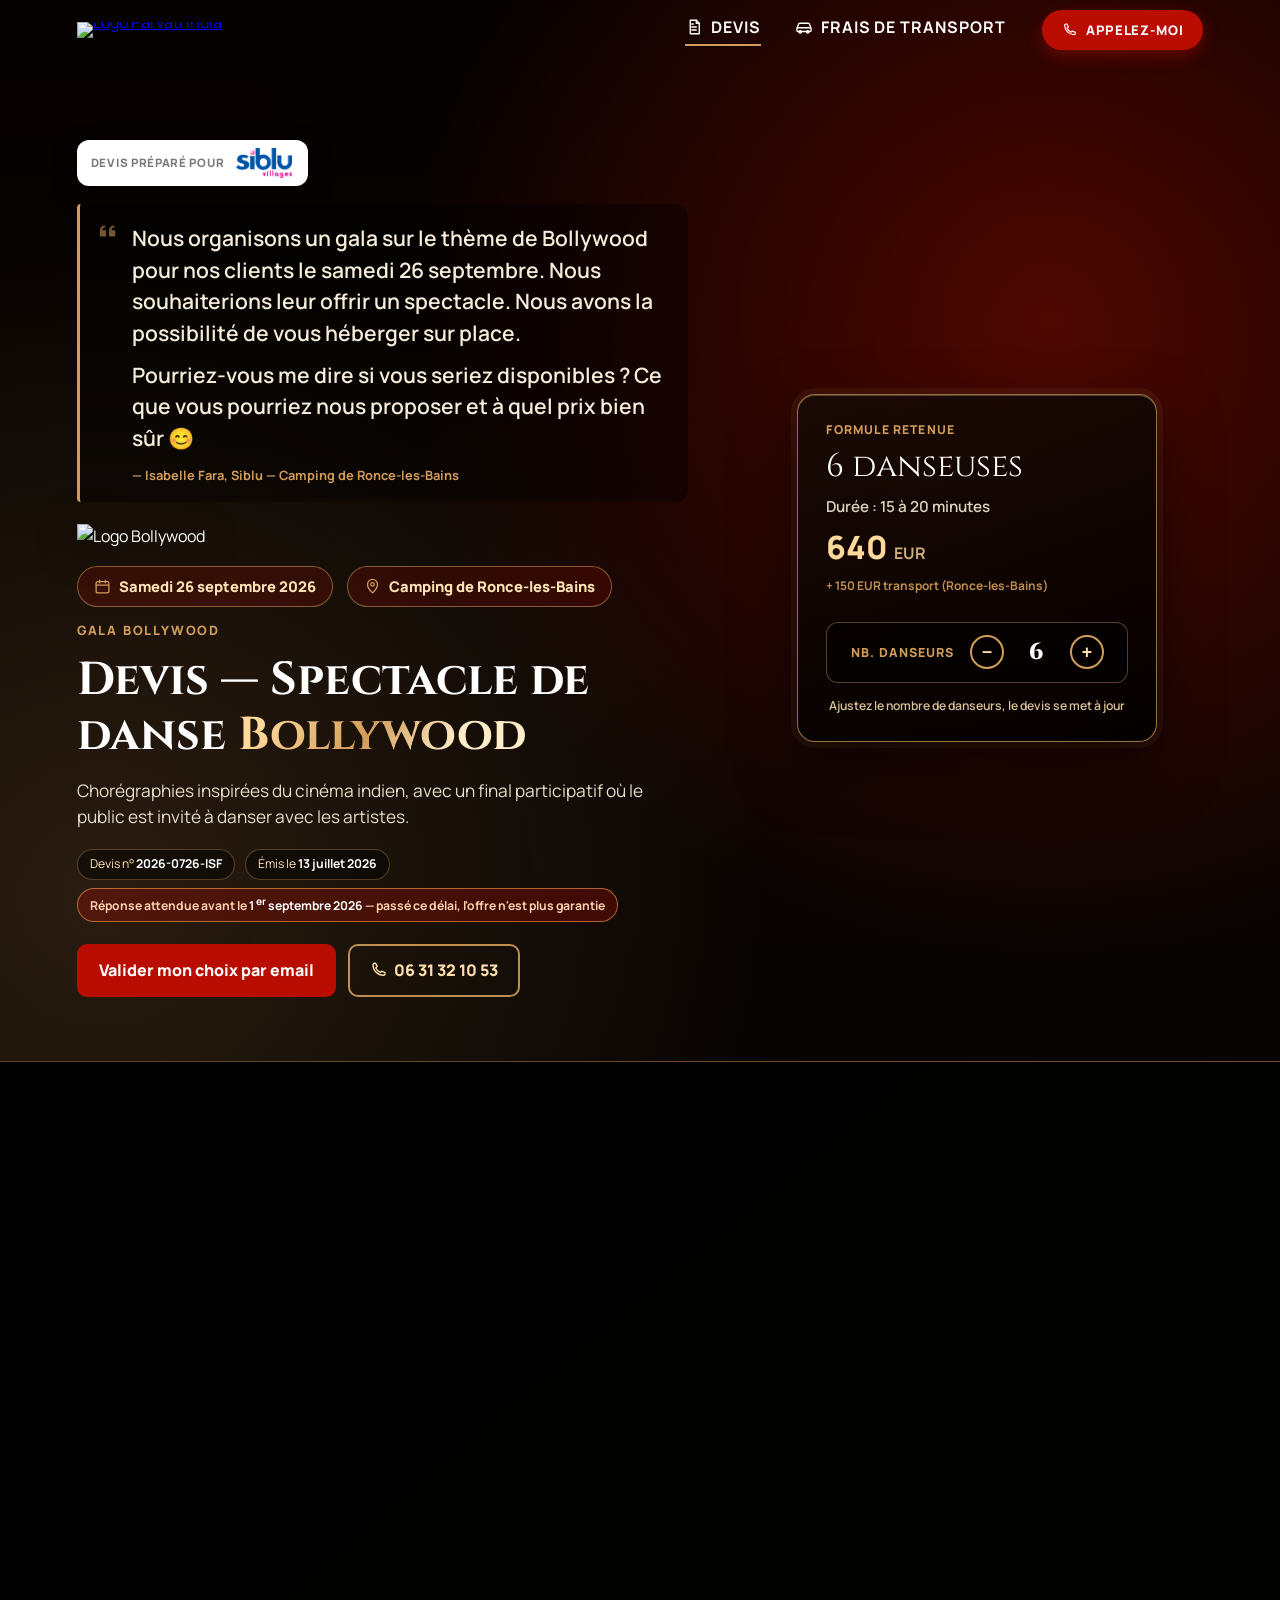
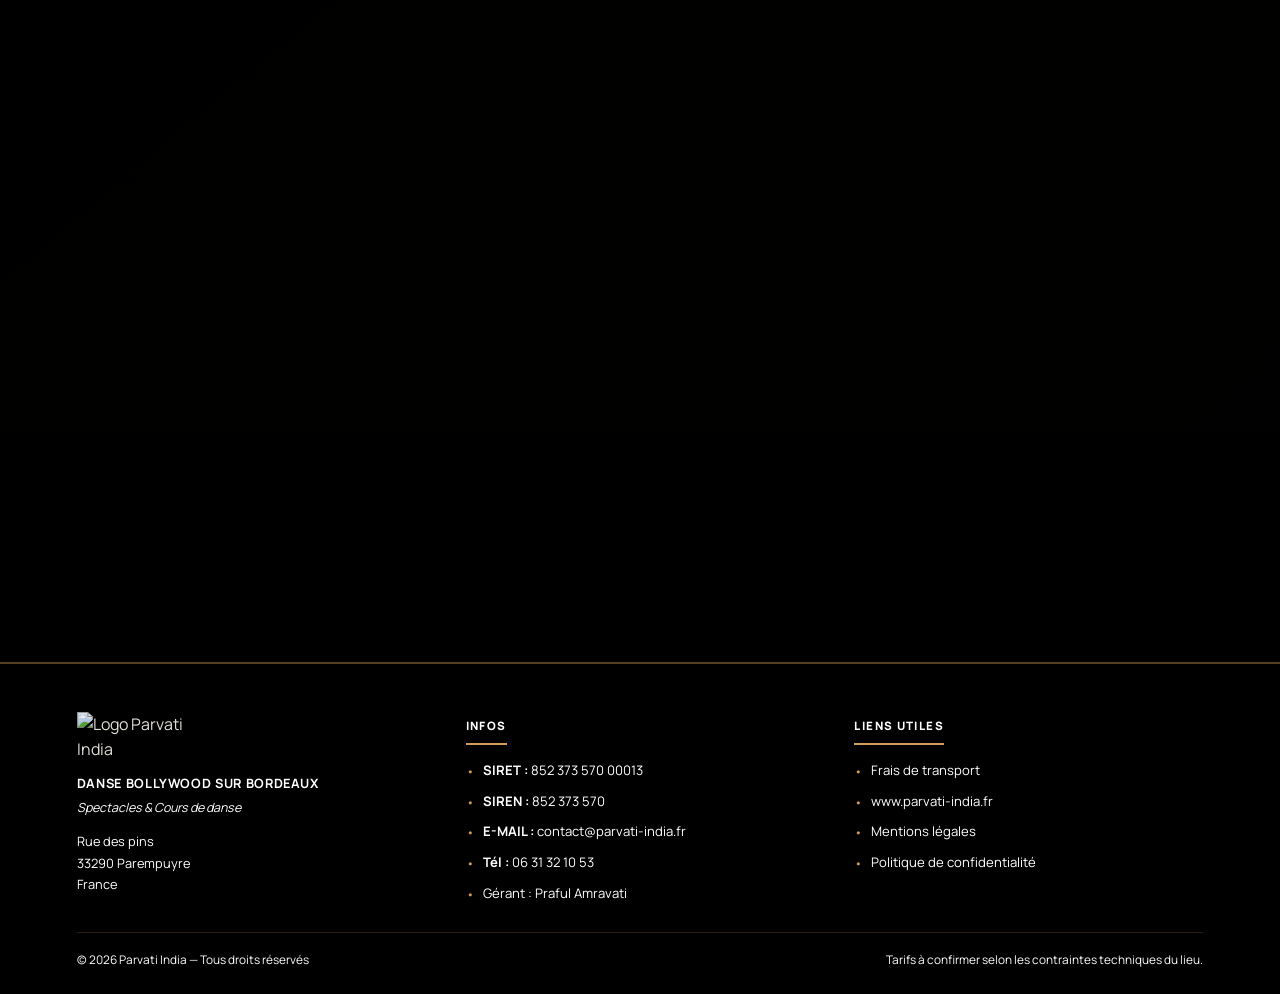
==== index.html @ bde891b2 "Met en avant la demande initiale du client, en citation sous le logo Co-Authored-By: Claude Sonnet 5" ====
<!DOCTYPE html>
<html lang="fr">
<head>
<meta charset="UTF-8">
<meta name="viewport" content="width=device-width, initial-scale=1.0">
<meta name="format-detection" content="telephone=no, address=no, email=no, date=no">
<title>Devis Gala Bollywood - Camping Ronce-les-Bains - 26 septembre 2026</title>
<link rel="preconnect" href="https://fonts.googleapis.com">
<link rel="preconnect" href="https://fonts.gstatic.com" crossorigin>
<link rel="preconnect" href="https://parvati-india.fr">
<link rel="preload" as="image" href="https://parvati-india.fr/wp-content/uploads/2023/10/Devotional-Background-For-god-worship-Animation-video.00_00_09_20.Still001.jpg" fetchpriority="high">
<link rel="preload" as="image" href="https://parvati-india.fr/wp-content/uploads/2023/10/LOGO-PARVATI-INDIA-2.png" fetchpriority="high">
<link rel="preload" as="image" href="https://parvati-india.fr/wp-content/uploads/2026/01/LOGO-BOLLYWOOD.png" fetchpriority="high">
<link href="https://fonts.googleapis.com/css2?family=Cinzel:wght@600;700;800&family=Manrope:wght@400;500;600;700;800&display=swap" rel="stylesheet">
<link rel="stylesheet" href="styles.css">
</head>
<body>
<header class="site-header">
    <a class="site-header-logo" href="index.html">
        <img src="https://parvati-india.fr/wp-content/uploads/2023/10/LOGO-PARVATI-INDIA-2.png" alt="Logo Parvati India">
    </a>
    <button type="button" class="burger-btn" id="burgerBtn" aria-label="Ouvrir le menu" aria-expanded="false" aria-controls="siteHeaderRight">
        <svg class="icon-burger" viewBox="0 0 24 24" fill="none" stroke="currentColor" stroke-width="2" stroke-linecap="round"><line x1="3" y1="6" x2="21" y2="6"/><line x1="3" y1="12" x2="21" y2="12"/><line x1="3" y1="18" x2="21" y2="18"/></svg>
        <svg class="icon-close" viewBox="0 0 24 24" fill="none" stroke="currentColor" stroke-width="2" stroke-linecap="round"><line x1="5" y1="5" x2="19" y2="19"/><line x1="19" y1="5" x2="5" y2="19"/></svg>
    </button>
    <div class="site-header-right" id="siteHeaderRight">
        <nav class="site-nav">
            <a class="site-nav-link active" href="index.html">
                <svg viewBox="0 0 24 24" fill="none" stroke="currentColor" stroke-width="1.8" stroke-linecap="round" stroke-linejoin="round"><path d="M7 3h8l4 4v14H7z"/><path d="M15 3v4h4"/><path d="M9 12h6M9 16h6M9 8h2"/></svg>
                Devis
            </a>
            <a class="site-nav-link" href="transport.html">
                <svg viewBox="0 0 24 24" fill="none" stroke="currentColor" stroke-width="1.8" stroke-linecap="round" stroke-linejoin="round"><path d="M3 13l1.5-4.5A2 2 0 0 1 6.4 7h11.2a2 2 0 0 1 1.9 1.5L21 13"/><rect x="2.5" y="13" width="19" height="5" rx="1.5"/><circle cx="7" cy="18.5" r="1.5"/><circle cx="17" cy="18.5" r="1.5"/></svg>
                Frais de transport
            </a>
        </nav>
        <a class="btn-call" href="tel:0631321053">
            <svg viewBox="0 0 24 24" fill="none" stroke="currentColor" stroke-width="1.8" stroke-linecap="round" stroke-linejoin="round"><path d="M4 5c0-1.1 0.9-2 2-2h1.5l2 4.5-1.8 1.8a12.5 12.5 0 0 0 6 6l1.8-1.8 4.5 2V17c0 1.1-0.9 2-2 2C10.3 19 4 12.7 4 5z"/></svg>
            Appelez-moi
        </a>
    </div>
</header>

<main class="page">
    <header class="hero hero-devis">
        <div class="hero-grid">
            <div class="hero-intro">
                <div class="client-badge">
                    <span class="client-badge-label">Devis pr&eacute;par&eacute; pour</span>
                    <img class="client-badge-logo" src="Logo%20Siblu.png" alt="Logo Siblu Villages">
                </div>
                <blockquote class="client-request">
                    <svg class="client-request-quote" viewBox="0 0 24 24" fill="currentColor"><path d="M7.17 6A5.17 5.17 0 0 0 2 11.17V18h6.83v-6.83H4.83c0-1.75 1.42-3.17 3.17-3.17V6Zm10 0A5.17 5.17 0 0 0 12 11.17V18h6.83v-6.83H14.83c0-1.75 1.42-3.17 3.17-3.17V6Z"/></svg>
                    <p>Nous organisons un gala sur le th&egrave;me de Bollywood pour nos clients le samedi 26 septembre. Nous souhaiterions leur offrir un spectacle. Nous avons la possibilit&eacute; de vous h&eacute;berger sur place.</p>
                    <p>Pourriez-vous me dire si vous seriez disponibles&nbsp;? Ce que vous pourriez nous proposer et &agrave; quel prix bien s&ucirc;r &#128522;</p>
                    <footer>&mdash; Isabelle Fara, Siblu &mdash; Camping de Ronce-les-Bains</footer>
                </blockquote>
                <img class="hero-bollywood" src="https://parvati-india.fr/wp-content/uploads/2026/01/LOGO-BOLLYWOOD.png" alt="Logo Bollywood">
                <div class="event-highlight">
                    <span class="event-highlight-item">
                        <svg viewBox="0 0 24 24" fill="none" stroke="currentColor" stroke-width="1.8" stroke-linecap="round" stroke-linejoin="round"><rect x="3" y="5" width="18" height="16" rx="2"/><path d="M16 3v4M8 3v4M3 10h18"/></svg>
                        Samedi 26 septembre 2026
                    </span>
                    <span class="event-highlight-item">
                        <svg viewBox="0 0 24 24" fill="none" stroke="currentColor" stroke-width="1.8" stroke-linecap="round" stroke-linejoin="round"><path d="M12 21s7-6.6 7-12a7 7 0 0 0-14 0c0 5.4 7 12 7 12Z"/><circle cx="12" cy="9" r="2.5"/></svg>
                        Camping de Ronce-les-Bains
                    </span>
                </div>
                <p class="hero-eyebrow">Gala Bollywood</p>
                <h1>Devis &mdash; Spectacle de danse <span class="gold-text">Bollywood</span></h1>
                <p class="hero-lead">Chor&eacute;graphies inspir&eacute;es du cin&eacute;ma indien, avec un final participatif o&ugrave; le public est invit&eacute; &agrave; danser avec les artistes.</p>
                <div class="hero-meta">
                    <span>Devis n&deg; <strong>2026-0726-ISF</strong></span>
                    <span>&Eacute;mis le <strong>13 juillet 2026</strong></span>
                    <span class="hero-meta-deadline">R&eacute;ponse attendue avant le <strong>1&nbsp;<sup>er</sup>&nbsp;septembre 2026</strong> &mdash; pass&eacute; ce d&eacute;lai, l'offre n'est plus garantie</span>
                </div>
                <div class="cta-row">
                    <a class="btn btn-primary" id="emailBtn" href="mailto:contact@parvati-india.fr">Valider mon choix par email</a>
                    <a class="btn btn-secondary" href="tel:0631321053">
                        <svg viewBox="0 0 24 24" fill="none" stroke="currentColor" stroke-width="1.8" stroke-linecap="round" stroke-linejoin="round" width="18" height="18" style="vertical-align:-3px;margin-right:6px"><path d="M4 5c0-1.1 0.9-2 2-2h1.5l2 4.5-1.8 1.8a12.5 12.5 0 0 0 6 6l1.8-1.8 4.5 2V17c0 1.1-0.9 2-2 2C10.3 19 4 12.7 4 5z"/></svg>06 31 32 10 53
                    </a>
                </div>
            </div>

            <div class="formula-grid" aria-label="Formule retenue">
                <article class="formula-card">
                    <div class="formula-label">Formule retenue</div>
                    <div class="formula-artists"><span id="formulaDancerCount">6</span> danseuses</div>
                    <div class="formula-detail">Dur&eacute;e : 15 &agrave; 20 minutes</div>
                    <div class="formula-price"><span id="formulaPrice">640</span> <span class="formula-currency">EUR</span></div>
                    <div class="formula-transport">+ 150 EUR transport (Ronce-les-Bains)</div>
                    <div class="dancer-selector">
                        <span class="dancer-selector-label">Nb. danseurs</span>
                        <button type="button" class="dancer-step-btn" id="dancerMinus" aria-label="Moins de danseurs">&minus;</button>
                        <span class="dancer-count-value" id="dancerCount">6</span>
                        <button type="button" class="dancer-step-btn" id="dancerPlus" aria-label="Plus de danseurs">+</button>
                    </div>
                    <div class="formula-hint">Ajustez le nombre de danseurs, le devis se met &agrave; jour</div>
                </article>
            </div>
        </div>
    </header>

    <section class="section" id="parties" aria-label="Prestataire et client">
        <div class="parties">
            <div class="party">
                <div class="party-label">Prestataire</div>
                <strong>Parvati India</strong>
                <p>Praful Amravati, G&eacute;rant</p>
                <p>Rue des pins, 33290 Parempuyre, France</p>
                <p>SIRET : 852 373 570 00013</p>
                <p>contact@parvati-india.fr</p>
            </div>
            <div class="party">
                <div class="party-label">Client</div>
                <img class="party-logo" src="Logo%20Siblu.png" alt="Logo Siblu Villages">
                <strong>Isabelle Fara</strong>
                <p>Siblu &mdash; Camping de Ronce-les-Bains</p>
                <p>Ronce-les-Bains, Charente-Maritime</p>
                <p>Isabelle.Fara@siblu.fr</p>
            </div>
        </div>
    </section>

    <section class="section" id="spectacle">
        <h2>D&eacute;tail du devis</h2>
        <p class="lead">
            Chor&eacute;graphies inspir&eacute;es du cin&eacute;ma indien, avec un moment convivial final o&ugrave; les spectateurs sont invit&eacute;s &agrave; danser avec les artistes. Ajustez le nombre de danseurs dans l'encadr&eacute; ci-dessus&nbsp;: le devis se met &agrave; jour automatiquement.
        </p>
        <div class="table-wrap">
            <table>
                <thead>
                    <tr>
                        <th>Prestation</th>
                        <th>D&eacute;tail</th>
                        <th class="num">Montant</th>
                    </tr>
                </thead>
                <tbody>
                    <tr>
                        <td class="strong">Spectacle Bollywood</td>
                        <td>
                            <span id="tableDancerCount">6</span> danseuses &mdash; chor&eacute;graphies inspir&eacute;es du cin&eacute;ma indien<br>
                            Dur&eacute;e : 15 &agrave; 20 minutes, avec moment participatif final o&ugrave; le public est invit&eacute; &agrave; danser avec les artistes<br>
                            <span style="font-size:0.82rem;color:var(--muted)">Prestation r&eacute;alis&eacute;e dans le cadre du gala</span>
                        </td>
                        <td class="num strong"><span id="tablePrice">640,00</span>&nbsp;&euro;</td>
                    </tr>
                    <tr>
                        <td class="strong">Forfait transport</td>
                        <td>Trajet aller/retour jusqu'&agrave; Ronce-les-Bains &mdash; d&eacute;tails sur la page <a href="transport.html" style="color:#ffd999">Frais de transport</a></td>
                        <td class="num strong">150,00&nbsp;&euro;</td>
                    </tr>
                </tbody>
                <tfoot>
                    <tr class="total-row" aria-live="polite">
                        <td class="strong" colspan="2">Total</td>
                        <td class="num"><span id="tableTotal">790,00</span>&nbsp;&euro;</td>
                    </tr>
                </tfoot>
            </table>
        </div>
        <p style="font-size:0.78rem;color:var(--muted);margin-top:10px;text-align:right">Tarifs et disponibilit&eacute;s &agrave; confirmer selon les contraintes techniques du lieu.</p>
    </section>

    <section class="section">
        <div class="grid-2">
            <article class="card">
                <h2>L'&eacute;v&eacute;nement</h2>
                <p><span class="strong">Gala Bollywood</span> &mdash; Camping de Ronce-les-Bains, Charente-Maritime &mdash; samedi 26 septembre 2026.</p>
                <p style="margin-top:10px">
                    <span class="strong">Parvati India</span> propose des spectacles de danse Bollywood inspir&eacute;s
                    du cin&eacute;ma indien, adapt&eacute;s aux &eacute;v&eacute;nements culturels, campings et festivals.
                    Chaque prestation invite le public &agrave; <strong>participer et &agrave; danser</strong> avec les artistes.
                </p>
            </article>
            <article class="card">
                <h2>Conditions</h2>
                <ul style="margin-left:18px;color:var(--muted);font-size:0.9rem;display:grid;gap:10px">
                    <li>Devis valable 30 jours &agrave; compter de la date d'&eacute;mission.</li>
                    <li>Acompte de 30&nbsp;% &agrave; la r&eacute;servation, solde le jour de la prestation.</li>
                    <li>Nombre de danseuses ajustable par paires, pour garantir des chor&eacute;graphies harmonieuses.</li>
                    <li>Pr&eacute;voir un espace de repr&eacute;sentation d&eacute;gag&eacute; et un point d'alimentation &eacute;lectrique &agrave; proximit&eacute; (d&eacute;tails techniques transmis apr&egrave;s validation).</li>
                </ul>
            </article>
        </div>
    </section>

    <footer class="site-footer">
        <div class="site-footer-grid">
            <div>
                <img class="sf-logo" src="https://parvati-india.fr/wp-content/uploads/2023/10/LOGO-PARVATI-INDIA-2.png" alt="Logo Parvati India">
                <p class="sf-tagline">Danse Bollywood sur Bordeaux</p>
                <p class="sf-sub">Spectacles &amp; Cours de danse</p>
                <div class="sf-address">
                    Rue des pins<br>
                    33290 Parempuyre<br>
                    France
                </div>
            </div>
            <div>
                <span class="sf-col-title">Infos</span>
                <ul class="sf-list">
                    <li><span><strong>SIRET&nbsp;:</strong> 852 373 570 00013</span></li>
                    <li><span><strong>SIREN&nbsp;:</strong> 852 373 570</span></li>
                    <li><span><strong>E-MAIL&nbsp;:</strong> <a href="mailto:contact@parvati-india.fr">contact@parvati-india.fr</a></span></li>
                    <li><span><strong>T&eacute;l&nbsp;:</strong> <a href="tel:0631321053">06 31 32 10 53</a></span></li>
                    <li><span>G&eacute;rant&nbsp;: Praful Amravati</span></li>
                </ul>
            </div>
            <div>
                <span class="sf-col-title">Liens utiles</span>
                <ul class="sf-list">
                    <li><a href="transport.html">Frais de transport</a></li>
                    <li><a href="https://parvati-india.fr/" target="_blank" rel="noopener noreferrer">www.parvati-india.fr</a></li>
                    <li><a href="https://parvati-india.fr/mentions-legales/" target="_blank" rel="noopener noreferrer">Mentions l&eacute;gales</a></li>
                    <li><a href="https://parvati-india.fr/politique-de-confidentialite/" target="_blank" rel="noopener noreferrer">Politique de confidentialit&eacute;</a></li>
                </ul>
            </div>
        </div>
        <div class="sf-bottom">
            <span>&copy; 2026 Parvati India &mdash; Tous droits r&eacute;serv&eacute;s</span>
            <span>Tarifs &agrave; confirmer selon les contraintes techniques du lieu.</span>
        </div>
    </footer>
</main>

<div class="floating-total" id="floatingTotal" aria-live="polite" aria-label="Total du devis">
    <span class="floating-total-label">Total</span>
    <span class="floating-total-amount" id="floatingAmount">790</span>
    <span class="floating-total-currency">EUR</span>
</div>

<script>
(function () {
    var MIN_DANCERS = 2;
    var MAX_DANCERS = 20;
    var BASE_PRICE = 240;
    var EXTRA_DANCER_PRICE = 80;
    var TRANSPORT_PRICE = 150;

    var dancerCount = 6;

    var dancerCountEl = document.getElementById('dancerCount');
    var dancerMinusBtn = document.getElementById('dancerMinus');
    var dancerPlusBtn = document.getElementById('dancerPlus');
    var formulaDancerCount = document.getElementById('formulaDancerCount');
    var formulaPrice = document.getElementById('formulaPrice');
    var tableDancerCount = document.getElementById('tableDancerCount');
    var tablePrice = document.getElementById('tablePrice');
    var tableTotal = document.getElementById('tableTotal');
    var floatingAmount = document.getElementById('floatingAmount');
    var emailBtn = document.getElementById('emailBtn');

    function spectaclePrice() {
        return BASE_PRICE + (dancerCount - 1) * EXTRA_DANCER_PRICE;
    }

    function updateAll() {
        var price = spectaclePrice();
        var total = price + TRANSPORT_PRICE;

        dancerCountEl.textContent = dancerCount;
        dancerMinusBtn.disabled = dancerCount <= MIN_DANCERS;
        dancerPlusBtn.disabled = dancerCount >= MAX_DANCERS;

        formulaDancerCount.textContent = dancerCount;
        formulaPrice.textContent = price;
        tableDancerCount.textContent = dancerCount;
        tablePrice.textContent = price.toFixed(2).replace('.', ',');

        tableTotal.textContent = total.toFixed(2).replace('.', ',');
        floatingAmount.textContent = total;

        if (emailBtn) {
            var subject = 'Validation devis Gala Bollywood - 26 septembre 2026';
            var body = 'Bonjour Praful,\n\nJe valide le devis n° 2026-0726-ISF pour le Gala Bollywood du 26 septembre 2026 à Ronce-les-Bains :\n\n- Spectacle Bollywood avec ' + dancerCount + ' danseuses : ' + price + ' EUR\n- Forfait transport : ' + TRANSPORT_PRICE + ' EUR\n- Total : ' + total + ' EUR\n\nCordialement,\nIsabelle Fara';
            emailBtn.href = 'mailto:contact@parvati-india.fr?subject=' + encodeURIComponent(subject) + '&body=' + encodeURIComponent(body);
        }
    }

    dancerMinusBtn.addEventListener('click', function () {
        if (dancerCount > MIN_DANCERS) {
            dancerCount -= 2;
            updateAll();
        }
    });

    dancerPlusBtn.addEventListener('click', function () {
        if (dancerCount < MAX_DANCERS) {
            dancerCount += 2;
            updateAll();
        }
    });

    updateAll();

    var floatingTotal = document.getElementById('floatingTotal');
    var formulaCard = document.querySelector('.formula-card');
    if (floatingTotal && formulaCard && 'IntersectionObserver' in window) {
        var formulaObserver = new IntersectionObserver(function (entries) {
            entries.forEach(function (entry) {
                floatingTotal.classList.toggle('visible', !entry.isIntersecting);
            });
        }, { threshold: 0 });
        formulaObserver.observe(formulaCard);
    } else if (floatingTotal) {
        floatingTotal.classList.add('visible');
    }
})();
</script>

<script>
(function () {
    if (!('IntersectionObserver' in window)) return;
    var sections = document.querySelectorAll('.section');
    sections.forEach(function (s) { s.classList.add('will-animate'); });
    var observer = new IntersectionObserver(function (entries) {
        entries.forEach(function (entry) {
            if (entry.isIntersecting) {
                entry.target.classList.add('animated');
                observer.unobserve(entry.target);
            }
        });
    }, { threshold: 0.06 });
    sections.forEach(function (s) { observer.observe(s); });
})();
</script>
<script src="header.js"></script>
</body>
</html>
---- styles.css ----
:root {
    --bg-1: #000000;
    --bg-2: #130d08;
    --card: rgba(0, 0, 0, 0.92);
    --ink: #f5f2eb;
    --muted: #c4beb4;
    --primary: #b90d01;
    --primary-deep: #8f0c02;
    --accent: #d29d59;
    --line: rgba(210, 157, 89, 0.25);
    --white: #ffffff;
    --success: #1f9b6b;
    --shadow: 0 16px 40px rgba(0, 0, 0, 0.42);
}

* { margin: 0; padding: 0; box-sizing: border-box; }

body {
    font-family: "Manrope", sans-serif;
    color: var(--ink);
    background: linear-gradient(140deg, var(--bg-1), var(--bg-2));
    min-height: 100vh;
    line-height: 1.55;
}

body::before {
    content: '';
    position: fixed;
    inset: 0;
    z-index: -1;
    background:
        radial-gradient(circle at 10% 15%, rgba(210, 157, 89, 0.18), transparent 40%),
        radial-gradient(circle at 90% 10%, rgba(185, 13, 1, 0.2), transparent 42%),
        linear-gradient(135deg, rgba(0, 0, 0, 0.72), rgba(0, 0, 0, 0.72)),
        url("https://parvati-india.fr/wp-content/uploads/2023/10/Devotional-Background-For-god-worship-Animation-video.00_00_09_20.Still001.jpg") center/cover;
    background-color: var(--bg-2);
}

/* Header / menu principal (present sur toutes les pages) */
.site-header {
    background: none;
    padding: 10px clamp(16px, 6vw, 80px) 10px;
    display: flex;
    align-items: center;
    justify-content: space-between;
    gap: 16px;
    flex-wrap: wrap;
    position: absolute;
    top: 0;
    left: 0;
    right: 0;
    z-index: 30;
}
.site-header-logo { display: block; line-height: 0; }
.site-header-logo img { width: 200px; height: auto; display: block; }
.site-header-right { display: flex; align-items: center; gap: clamp(18px, 3vw, 36px); flex-wrap: wrap; }
.site-nav { display: flex; gap: clamp(16px, 3vw, 34px); flex-wrap: wrap; }
.site-nav-link {
    display: inline-flex; align-items: center; gap: 8px;
    color: #ffffff;
    text-decoration: none;
    font-weight: 700;
    font-size: 1rem;
    text-transform: uppercase;
    letter-spacing: 0.06em;
    padding-bottom: 4px;
    border-bottom: 2px solid transparent;
    transition: color 0.15s ease, border-color 0.15s ease;
}
.site-nav-link svg { flex-shrink: 0; width: 18px; height: 18px; }
.site-nav-link:hover { color: var(--accent); }
.site-nav-link.active { color: #ffffff; border-color: var(--accent); }

.btn-call {
    display: inline-flex; align-items: center; gap: 8px;
    background: var(--primary); color: #ffffff; text-decoration: none;
    font-weight: 800; font-size: 0.82rem; text-transform: uppercase; letter-spacing: 0.05em;
    padding: 10px 20px; border-radius: 999px; white-space: nowrap;
    box-shadow: 0 6px 16px rgba(185, 13, 1, 0.4);
    transition: background 0.15s ease, transform 0.15s ease;
}
.btn-call svg { width: 16px; height: 16px; flex-shrink: 0; }
.btn-call:hover { transform: translateY(-1px); }

/* Burger menu (mobile) */
.burger-btn {
    display: none;
    align-items: center; justify-content: center;
    width: 42px; height: 42px;
    background: transparent;
    border: 2px solid rgba(210, 157, 89, 0.55);
    border-radius: 8px;
    color: #ffffff;
    cursor: pointer;
    flex-shrink: 0;
}
.burger-btn svg { width: 22px; height: 22px; }
.burger-btn .icon-close { display: none; }
.burger-btn.open .icon-burger { display: none; }
.burger-btn.open .icon-close { display: block; }

@media (max-width: 760px) {
    .burger-btn { display: flex; }
    .site-header-right {
        position: absolute;
        top: 100%;
        left: 0;
        right: 0;
        flex-direction: column;
        align-items: stretch;
        gap: 0;
        background: rgba(5, 5, 5, 0.97);
        border-top: 1px solid rgba(210, 157, 89, 0.3);
        border-bottom: 1px solid rgba(210, 157, 89, 0.3);
        padding: 6px clamp(16px, 6vw, 80px) 10px;
        max-height: 0;
        overflow: hidden;
        opacity: 0;
        pointer-events: none;
        transition: max-height 0.3s ease, opacity 0.25s ease;
    }
    .site-header-right.open { max-height: 320px; opacity: 1; pointer-events: auto; }
    .site-nav { flex-direction: column; gap: 4px; }
    .site-nav-link { padding: 12px 4px; border-bottom: 1px solid rgba(210, 157, 89, 0.15); }
    .site-nav-link.active { border-bottom-color: var(--accent); }
    .btn-call { margin: 14px 0 6px; justify-content: center; }
}

.page {
    width: 100%;
    background: var(--card);
    overflow: hidden;
}

.hero {
    padding: clamp(110px, 16vw, 140px) clamp(16px, 6vw, 80px) clamp(36px, 5vw, 64px);
    background:
        radial-gradient(circle at 82% 30%, rgba(185, 13, 1, 0.4), transparent 50%),
        radial-gradient(circle at 8% 85%, rgba(210, 157, 89, 0.16), transparent 45%),
        linear-gradient(180deg, rgba(8, 3, 1, 0.62) 0%, rgba(12, 5, 2, 0.86) 62%, rgba(8, 4, 2, 0.97) 100%),
        url("https://parvati-india.fr/wp-content/uploads/2023/10/Devotional-Background-For-god-worship-Animation-video.00_00_09_20.Still001.jpg") center/cover;
    color: var(--white);
    border-bottom: 1px solid rgba(210, 157, 89, 0.45);
    text-align: center;
    position: relative;
    min-height: clamp(320px, 42vw, 420px);
    display: flex;
    flex-direction: column;
    justify-content: center;
}

/* Hero du devis (index) : layout 2 colonnes aligne a gauche */
.hero-devis {
    text-align: left;
    display: block;
}

.hero-grid {
    display: grid;
    grid-template-columns: minmax(0, 1.15fr) minmax(300px, 0.85fr);
    gap: clamp(28px, 5vw, 64px);
    align-items: center;
    max-width: 1150px;
    margin: 0 auto;
}

.hero-bollywood { width: min(300px, 62vw); margin: 6px auto 18px; display: block; }
.hero-devis .hero-bollywood { margin: 0 0 18px; width: min(240px, 55vw); filter: drop-shadow(0 6px 18px rgba(0, 0, 0, 0.6)); animation: appear 0.45s ease; }

.client-badge {
    display: inline-flex;
    align-items: center;
    gap: 12px;
    background: #ffffff;
    border-radius: 12px;
    padding: 8px 16px 8px 14px;
    margin-bottom: 18px;
    box-shadow: 0 8px 24px rgba(0, 0, 0, 0.35);
    animation: appear 0.35s ease;
}
.client-badge-label {
    font-size: 0.72rem;
    font-weight: 800;
    text-transform: uppercase;
    letter-spacing: 0.06em;
    color: #7a7a7a;
}
.client-badge-logo { height: 30px; width: auto; display: block; }

.client-request {
    position: relative;
    background: rgba(0, 0, 0, 0.4);
    border-left: 3px solid var(--accent);
    border-radius: 4px 12px 12px 4px;
    padding: 18px 22px 16px 52px;
    margin: 0 0 22px;
    animation: appear 0.5s ease;
}
.client-request-quote {
    position: absolute;
    top: 16px;
    left: 18px;
    width: 22px;
    height: 22px;
    color: rgba(210, 157, 89, 0.55);
}
.client-request p {
    font-size: clamp(1.05rem, 1.9vw, 1.32rem);
    line-height: 1.5;
    color: #f5ecd9;
    font-weight: 600;
}
.client-request p + p { margin-top: 10px; }
.client-request footer {
    margin-top: 12px;
    font-size: 0.8rem;
    font-weight: 700;
    color: var(--accent);
    font-style: normal;
}

.event-highlight {
    display: flex;
    flex-wrap: wrap;
    gap: 10px 14px;
    margin-bottom: 14px;
    animation: appear 0.4s ease;
}
.event-highlight-item {
    display: inline-flex;
    align-items: center;
    gap: 8px;
    font-size: 0.92rem;
    font-weight: 800;
    color: #ffe4b5;
    background: rgba(185, 13, 1, 0.18);
    border: 1px solid rgba(210, 157, 89, 0.55);
    border-radius: 999px;
    padding: 8px 16px;
}
.event-highlight-item svg { width: 17px; height: 17px; flex-shrink: 0; color: var(--accent); }

.hero-eyebrow {
    font-size: 0.8rem;
    font-weight: 800;
    letter-spacing: 0.14em;
    text-transform: uppercase;
    color: var(--accent);
    margin-bottom: 12px;
    animation: appear 0.45s ease;
}

.event-pill {
    display: inline-block;
    background: rgba(0, 0, 0, 0.4);
    border: 1px solid rgba(210, 157, 89, 0.75);
    color: #ffe4b5;
    font-size: 0.84rem;
    font-weight: 700;
    letter-spacing: 0.04em;
    text-transform: uppercase;
    border-radius: 999px;
    padding: 6px 14px;
    margin-bottom: 14px;
    animation: appear 0.45s ease;
}

h1 {
    font-family: "Cinzel", serif;
    font-size: clamp(1.55rem, 3.2vw, 2.5rem);
    line-height: 1.2;
    margin-bottom: 10px;
    animation: appear 0.55s ease;
}

.hero-devis h1 { font-size: clamp(1.7rem, 3.6vw, 2.9rem); margin-bottom: 14px; }
.gold-text {
    background: linear-gradient(120deg, #ffd999 10%, #d29d59 45%, #ffedc9 75%);
    -webkit-background-clip: text;
    background-clip: text;
    color: transparent;
}

.hero-lead {
    color: #e8ddc9;
    font-size: clamp(0.95rem, 1.4vw, 1.08rem);
    max-width: 52ch;
    margin-bottom: 18px;
    animation: appear 0.6s ease;
}

.hero-meta {
    display: flex;
    flex-wrap: wrap;
    gap: 8px 10px;
    margin-bottom: 22px;
    animation: appear 0.65s ease;
}
.hero-meta span {
    font-size: 0.76rem;
    color: #ffe4b5;
    background: rgba(0, 0, 0, 0.45);
    border: 1px solid rgba(210, 157, 89, 0.35);
    border-radius: 999px;
    padding: 5px 12px;
}
.hero-meta strong { color: #fff; }
.hero-meta-deadline {
    color: #ffd3b0 !important;
    background: rgba(185, 13, 1, 0.28) !important;
    border-color: rgba(255, 160, 80, 0.6) !important;
    font-weight: 700;
}

.formula-grid {
    display: flex;
    justify-content: center;
    animation: lift 0.6s ease;
}

.formula-card {
    background: linear-gradient(160deg, rgba(24, 10, 4, 0.92), rgba(0, 0, 0, 0.88));
    color: #f7f0e1;
    border-radius: 18px;
    border: 1px solid rgba(210, 157, 89, 0.7);
    box-shadow:
        0 24px 60px rgba(0, 0, 0, 0.55),
        0 0 0 6px rgba(210, 157, 89, 0.08),
        inset 0 1px 0 rgba(255, 228, 181, 0.25);
    padding: 26px 28px;
    width: min(360px, 100%);
    display: grid;
    gap: 8px;
}

.formula-currency { font-size: 1rem; font-weight: 700; color: rgba(255, 217, 153, 0.8); }
.formula-transport { font-size: 0.75rem; color: rgba(210, 157, 89, 0.9); font-weight: 700; margin-top: 4px; }

.formula-hint {
    font-size: 0.76rem;
    font-weight: 600;
    color: rgba(255, 228, 181, 0.85);
    text-align: center;
    margin-top: 6px;
}

.formula-label {
    font-size: 0.76rem;
    letter-spacing: 0.09em;
    text-transform: uppercase;
    color: var(--accent);
    font-weight: 800;
}

.formula-artists {
    font-family: "Cinzel", serif;
    font-size: clamp(1.45rem, 2.7vw, 2rem);
    line-height: 1.2;
    color: #ffffff;
}

.formula-detail { font-size: 0.95rem; color: #ddd2be; font-weight: 600; }
.formula-price { margin-top: 4px; font-size: 2rem; font-weight: 800; color: #ffd999; line-height: 1.1; }

.cta-row { margin-top: 18px; display: flex; gap: 12px; flex-wrap: wrap; justify-content: center; }
.hero-devis .cta-row { justify-content: flex-start; margin-top: 0; animation: appear 0.7s ease; }

@media (max-width: 920px) {
    .hero-grid { grid-template-columns: 1fr; }
    .hero-devis { text-align: center; }
    .hero-devis .hero-bollywood { margin: 0 auto 18px; }
    .hero-lead { margin-left: auto; margin-right: auto; }
    .hero-meta, .hero-devis .cta-row { justify-content: center; }
}

.btn {
    display: inline-flex; align-items: center; justify-content: center;
    border-radius: 10px; padding: 12px 20px; font-weight: 800;
    text-decoration: none; border: 2px solid transparent;
    transition: transform 0.18s ease, background 0.18s ease, color 0.18s ease;
}
.btn-primary { background: var(--primary); color: var(--white); }
.btn-primary:hover { transform: translateY(-1px); }
.btn-secondary { background: transparent; border-color: rgba(210, 157, 89, 0.9); color: #ffe0ad; }
.btn-secondary:hover { transform: translateY(-1px); }

.section { padding: clamp(24px, 4vw, 48px) clamp(16px, 6vw, 80px); border-top: 1px solid var(--line); background: rgba(10, 10, 10, 0.85); opacity: 1; }
.section.will-animate { opacity: 0; transform: translateY(10px); transition: opacity 0.45s ease, transform 0.45s ease; }
.section.animated { opacity: 1; transform: translateY(0); }

.section h2 { font-family: "Cinzel", serif; font-size: clamp(1.2rem, 2.2vw, 1.75rem); margin-bottom: 8px; }
.section p.lead { color: var(--muted); margin-bottom: 18px; }

.parties { display: grid; grid-template-columns: repeat(auto-fit, minmax(280px, 1fr)); gap: 20px; margin: 26px 0; text-align: left; }
.party { background: rgba(0, 0, 0, 0.4); border: 1px solid rgba(210, 157, 89, 0.4); border-radius: 12px; padding: 16px 18px; }
.party-label { font-size: 0.72rem; text-transform: uppercase; letter-spacing: 0.09em; color: var(--accent); font-weight: 800; margin-bottom: 8px; }
.party strong { color: #fff; }
.party p { font-size: 0.9rem; color: var(--muted); margin-top: 2px; }
.party a, .party a:link, .party a:visited { color: inherit; text-decoration: none; }
.party-logo {
    display: block;
    height: 34px;
    width: auto;
    margin-bottom: 12px;
    background: #ffffff;
    border-radius: 8px;
    padding: 6px 12px;
}

.table-wrap { overflow-x: auto; border: 1px solid var(--line); border-radius: 12px; background: rgba(22, 22, 22, 0.95); }
table { width: 100%; border-collapse: collapse; min-width: 560px; }
th {
    background: rgba(185, 13, 1, 0.2); color: var(--accent); text-align: left;
    padding: 12px 14px; font-size: 0.82rem; text-transform: uppercase; letter-spacing: 0.06em;
    border-bottom: 1px solid var(--line);
}
td { padding: 13px 14px; border-bottom: 1px solid rgba(210, 157, 89, 0.2); vertical-align: top; font-size: 0.95rem; color: #eee3cf; }
td.num, th.num { text-align: right; white-space: nowrap; }
tr:last-child td { border-bottom: none; }
.strong { font-weight: 800; }

.total-row td {
    background: rgba(210, 157, 89, 0.1);
    border-top: 2px solid var(--accent);
    border-bottom: none;
    font-size: 1.05rem;
}
.total-row td.num { font-family: "Cinzel", serif; font-size: 1.35rem; font-weight: 800; color: #ffd999; }

.option-box {
    margin-top: 16px;
    background: rgba(185, 13, 1, 0.14);
    border: 1px solid rgba(210, 157, 89, 0.4);
    border-left: 5px solid var(--accent);
    border-radius: 10px;
    padding: 14px 16px;
}
.option-title { font-weight: 800; color: #ffdca8; margin-bottom: 4px; font-size: 0.92rem; }
.option-box p { font-size: 0.88rem; color: #ddd2be; }

.chips { margin-top: 10px; display: flex; flex-wrap: wrap; gap: 8px; }
.chip {
    background: rgba(0, 0, 0, 0.65); border: 1px solid rgba(210, 157, 89, 0.35);
    border-radius: 999px; padding: 6px 11px; font-size: 0.84rem; font-weight: 700; color: #f3d39b;
}

.grid-2 { display: grid; grid-template-columns: repeat(auto-fit, minmax(320px, 1fr)); gap: 18px; }
.card { background: rgba(18, 18, 18, 0.92); border: 1px solid var(--line); border-radius: 12px; padding: 16px; }

.contact-panel {
    background: rgba(10, 10, 10, 0.96); color: #edf4f6; border-radius: 14px; padding: 20px;
    display: grid; gap: 10px; border: 1px solid var(--accent);
}
.contact-panel h3 { font-family: "Cinzel", serif; font-size: 1.2rem; }
.contact-line { color: #e8d7bc; font-weight: 600; }
.contact-line a { color: #ffd080; text-decoration: none; }
.contact-line a:hover { text-decoration: underline; }

@keyframes appear { from { opacity: 0; transform: translateY(10px); } to { opacity: 1; transform: translateY(0); } }
@keyframes lift { from { opacity: 0; transform: translateY(16px) scale(0.98); } to { opacity: 1; transform: translateY(0) scale(1); } }

/* Bulle flottante total */
.floating-total {
    position: fixed; bottom: 28px; right: 28px; width: 88px; height: 88px; border-radius: 50%;
    background: #000000; border: 2px solid rgba(210, 157, 89, 0.6);
    box-shadow: 0 8px 32px rgba(0, 0, 0, 0.7), 0 0 0 4px rgba(210, 157, 89, 0.12);
    display: flex; flex-direction: column; align-items: center; justify-content: center; gap: 1px;
    color: #ffffff; z-index: 9999; cursor: default; opacity: 0;
    transform: scale(0.6) translateY(16px); pointer-events: none;
    transition: opacity 0.28s cubic-bezier(.4,0,.2,1), transform 0.28s cubic-bezier(.4,0,.2,1);
}
.floating-total.visible { opacity: 1; transform: scale(1) translateY(0); pointer-events: auto; }
.floating-total-label { font-size: 0.6rem; text-transform: uppercase; letter-spacing: 0.1em; color: rgba(210, 157, 89, 0.9); font-weight: 800; line-height: 1; }
.floating-total-amount { font-family: "Cinzel", serif; font-size: 1.15rem; font-weight: 800; color: #ffffff; line-height: 1.1; }
.floating-total-currency { font-size: 0.62rem; color: rgba(255,255,255,0.65); font-weight: 700; letter-spacing: 0.05em; }

/* Selecteur nombre de danseurs */
.dancer-selector {
    margin-top: 18px; display: flex; align-items: center; justify-content: center; gap: 16px;
    background: rgba(0, 0, 0, 0.55); border: 1px solid rgba(210, 157, 89, 0.4); border-radius: 12px;
    padding: 12px 18px;
}
.dancer-selector-label { font-size: 0.78rem; text-transform: uppercase; letter-spacing: 0.08em; color: var(--accent); font-weight: 800; }
.dancer-step-btn {
    width: 34px; height: 34px; border-radius: 50%; border: 2px solid var(--accent); background: transparent;
    color: #ffe0ad; font-size: 1.1rem; font-weight: 800; cursor: pointer; display: flex; align-items: center; justify-content: center;
    transition: background 0.15s ease, transform 0.15s ease;
}
.dancer-step-btn:hover:not(:disabled) { background: rgba(210, 157, 89, 0.2); transform: translateY(-1px); }
.dancer-step-btn:disabled { opacity: 0.35; cursor: not-allowed; }
.dancer-count-value { font-family: "Cinzel", serif; font-size: 1.4rem; font-weight: 800; color: #ffffff; min-width: 34px; text-align: center; }

/* Site Footer */
.site-footer { background: #000000; border-top: 2px solid rgba(210, 157, 89, 0.4); padding: clamp(28px, 4vw, 48px) clamp(16px, 6vw, 80px) 24px; }
.site-footer-grid {
    display: grid; grid-template-columns: repeat(auto-fit, minmax(220px, 1fr)); gap: 40px; padding-bottom: 28px;
    border-bottom: 1px solid rgba(210, 157, 89, 0.2);
}
.sf-col-title {
    font-size: 0.72rem; font-weight: 800; letter-spacing: 0.12em; text-transform: uppercase;
    color: #ffffff; margin-bottom: 16px; padding-bottom: 8px; border-bottom: 2px solid var(--accent); display: inline-block;
}
.sf-logo { width: 130px; margin-bottom: 12px; display: block; opacity: 0.92; }
.sf-tagline { font-size: 0.8rem; font-weight: 700; color: #ffffff; text-transform: uppercase; letter-spacing: 0.05em; margin-bottom: 4px; }
.sf-sub { font-size: 0.78rem; color: #ffffff; font-style: italic; margin-bottom: 14px; }
.sf-address { font-size: 0.8rem; color: #ffffff; line-height: 1.7; }
.sf-list { list-style: none; display: flex; flex-direction: column; gap: 10px; }
.sf-list li { display: flex; align-items: flex-start; gap: 8px; font-size: 0.82rem; color: #ffffff; line-height: 1.5; }
.sf-list li::before { content: "\2022"; color: var(--accent); flex-shrink: 0; margin-top: 1px; }
.sf-list li strong { color: #ffffff; }
.sf-list a { color: #ffffff; text-decoration: none; transition: color 0.15s; }
.sf-list a:hover { color: #ffd999; text-decoration: underline; }
.sf-bottom {
    display: flex; justify-content: space-between; align-items: center; padding-top: 18px;
    font-size: 0.74rem; color: #ffffff; flex-wrap: wrap; gap: 8px;
}
.sf-bottom a { color: #ffffff; text-decoration: none; }
.sf-bottom a:hover { color: var(--accent); }

@media (max-width: 600px) {
    h1 { font-size: 1.35rem; }
    .site-header { justify-content: center; text-align: center; }
    .floating-total { width: 74px; height: 74px; bottom: 16px; right: 16px; }
    .floating-total-amount { font-size: 0.95rem; }
    .sf-bottom { flex-direction: column; align-items: flex-start; }
    body { background: #000000; }
    body::before { display: none; }
    .cta-row { flex-direction: column; align-items: stretch; }
    .btn { width: 100%; justify-content: center; }
}

@media print {
    body { background: #fff; }
    .site-header, .cta-row, .floating-total { display: none; }
}
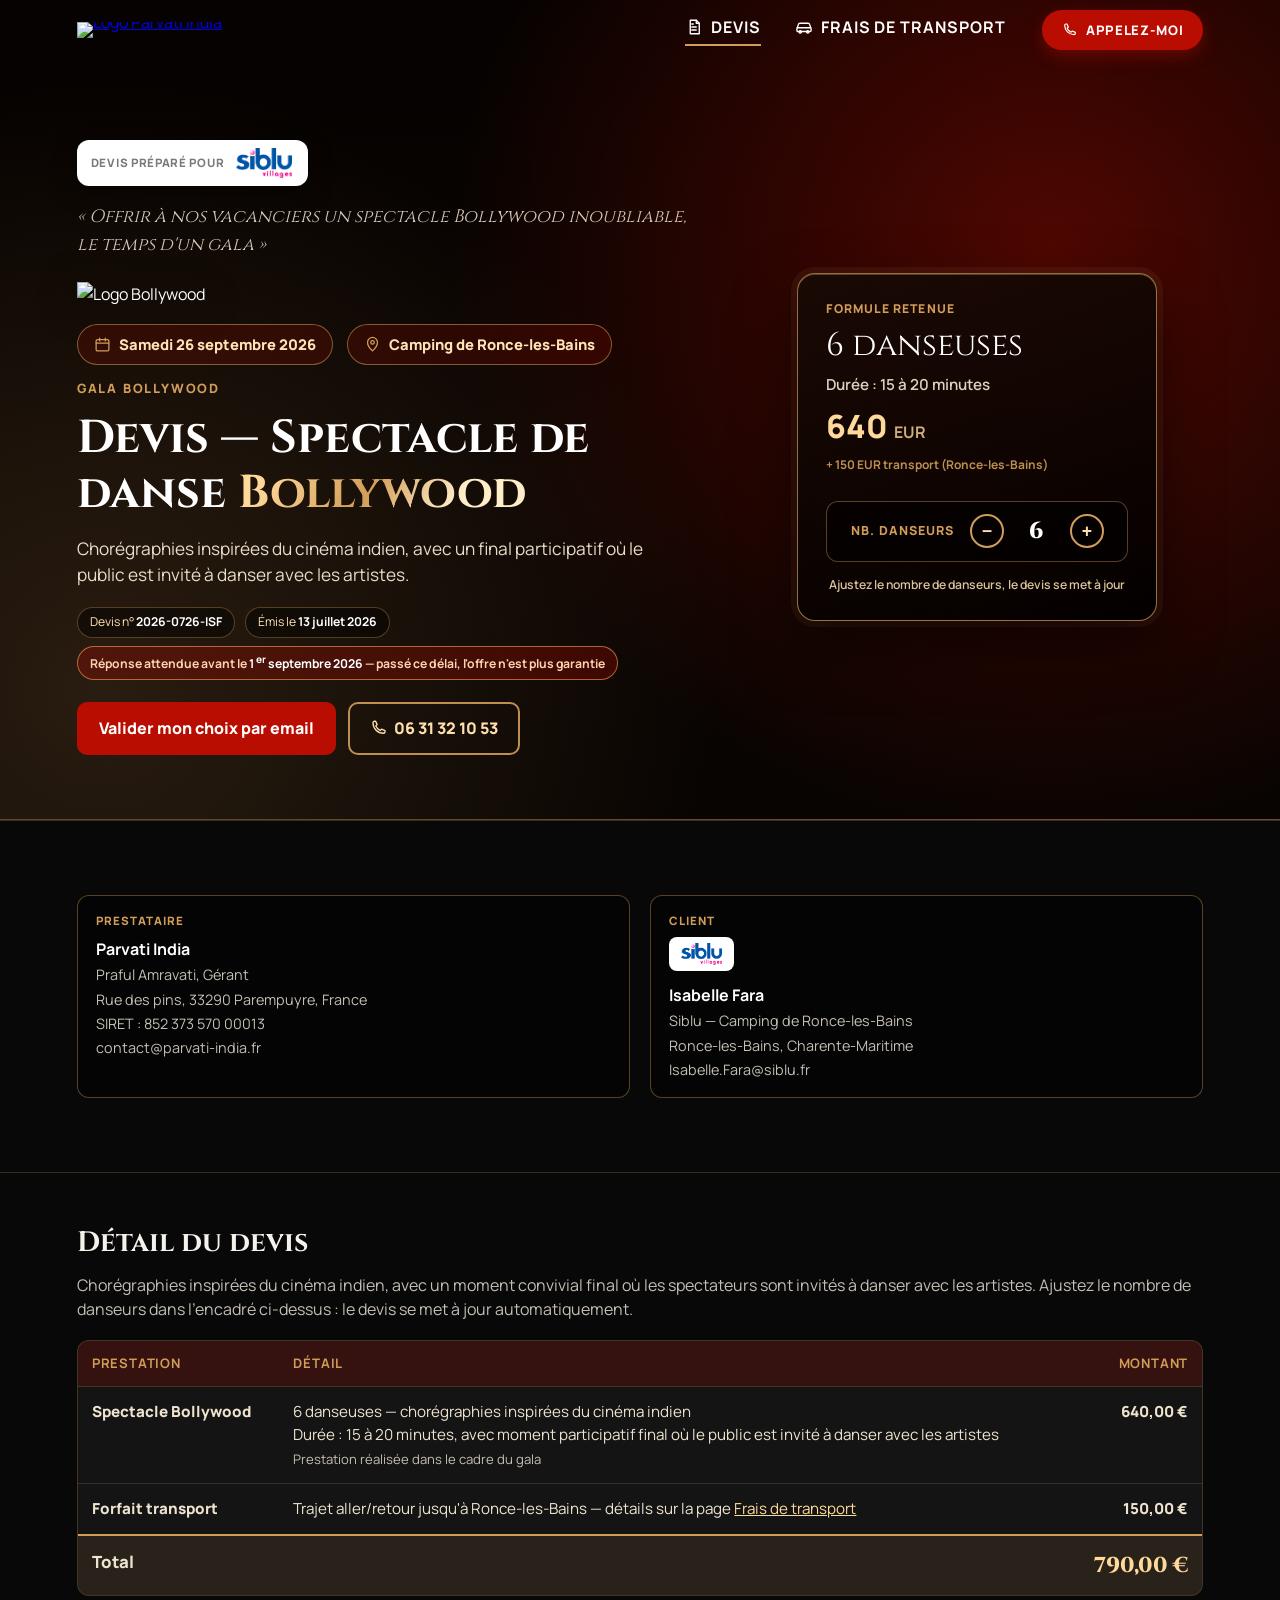
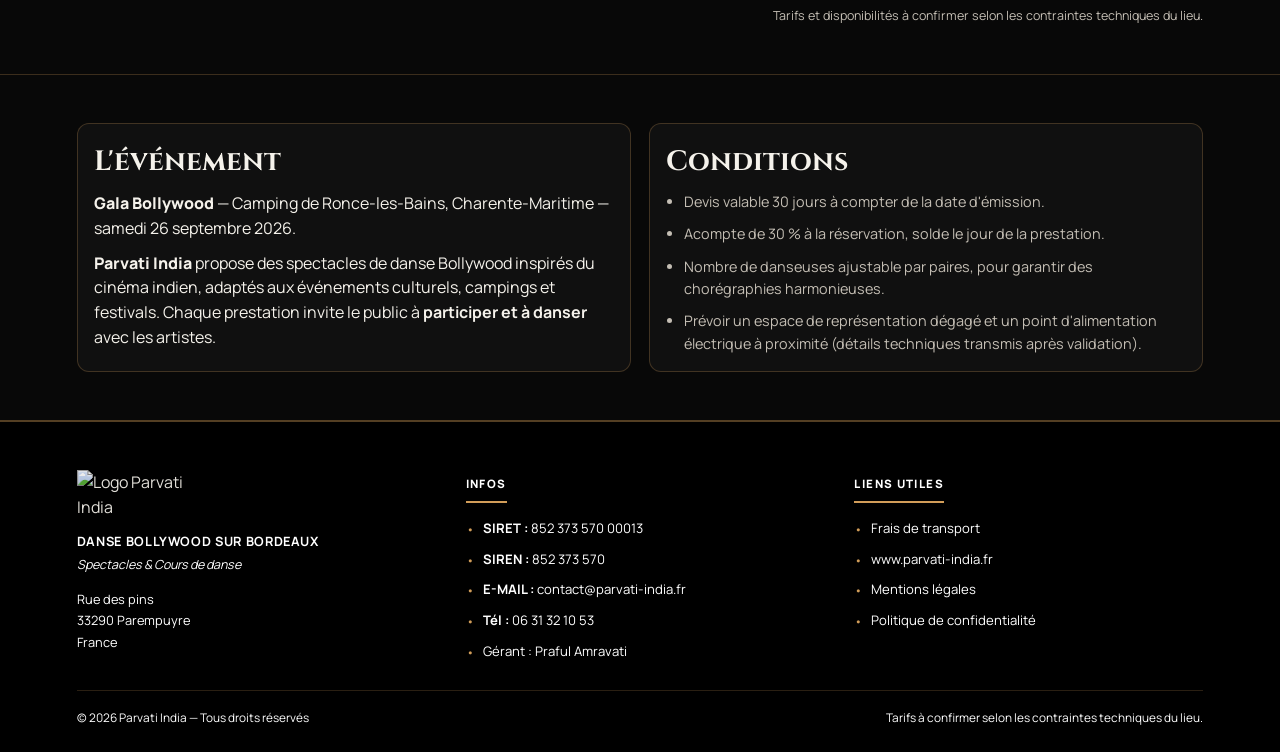
==== commit 59a95abf: "Reformule la demande client en slogan discret sous le logo Remplace le bloc citation encadre par une" ====
--- a/index.html
+++ b/index.html
@@ -49,12 +49,7 @@
                     <span class="client-badge-label">Devis pr&eacute;par&eacute; pour</span>
                     <img class="client-badge-logo" src="Logo%20Siblu.png" alt="Logo Siblu Villages">
                 </div>
-                <blockquote class="client-request">
-                    <svg class="client-request-quote" viewBox="0 0 24 24" fill="currentColor"><path d="M7.17 6A5.17 5.17 0 0 0 2 11.17V18h6.83v-6.83H4.83c0-1.75 1.42-3.17 3.17-3.17V6Zm10 0A5.17 5.17 0 0 0 12 11.17V18h6.83v-6.83H14.83c0-1.75 1.42-3.17 3.17-3.17V6Z"/></svg>
-                    <p>Nous organisons un gala sur le th&egrave;me de Bollywood pour nos clients le samedi 26 septembre. Nous souhaiterions leur offrir un spectacle. Nous avons la possibilit&eacute; de vous h&eacute;berger sur place.</p>
-                    <p>Pourriez-vous me dire si vous seriez disponibles&nbsp;? Ce que vous pourriez nous proposer et &agrave; quel prix bien s&ucirc;r &#128522;</p>
-                    <footer>&mdash; Isabelle Fara, Siblu &mdash; Camping de Ronce-les-Bains</footer>
-                </blockquote>
+                <p class="client-request">&laquo;&nbsp;Offrir &agrave; nos vacanciers un spectacle Bollywood inoubliable, le temps d'un gala&nbsp;&raquo;</p>
                 <img class="hero-bollywood" src="https://parvati-india.fr/wp-content/uploads/2026/01/LOGO-BOLLYWOOD.png" alt="Logo Bollywood">
                 <div class="event-highlight">
                     <span class="event-highlight-item">
--- a/styles.css
+++ b/styles.css
@@ -188,35 +188,13 @@
 .client-badge-logo { height: 30px; width: auto; display: block; }
 
 .client-request {
-    position: relative;
-    background: rgba(0, 0, 0, 0.4);
-    border-left: 3px solid var(--accent);
-    border-radius: 4px 12px 12px 4px;
-    padding: 18px 22px 16px 52px;
+    font-family: "Cinzel", serif;
+    font-style: italic;
+    font-size: clamp(0.95rem, 1.6vw, 1.12rem);
+    color: #e8ddc9;
+    opacity: 0.9;
     margin: 0 0 22px;
     animation: appear 0.5s ease;
-}
-.client-request-quote {
-    position: absolute;
-    top: 16px;
-    left: 18px;
-    width: 22px;
-    height: 22px;
-    color: rgba(210, 157, 89, 0.55);
-}
-.client-request p {
-    font-size: clamp(1.05rem, 1.9vw, 1.32rem);
-    line-height: 1.5;
-    color: #f5ecd9;
-    font-weight: 600;
-}
-.client-request p + p { margin-top: 10px; }
-.client-request footer {
-    margin-top: 12px;
-    font-size: 0.8rem;
-    font-weight: 700;
-    color: var(--accent);
-    font-style: normal;
 }
 
 .event-highlight {
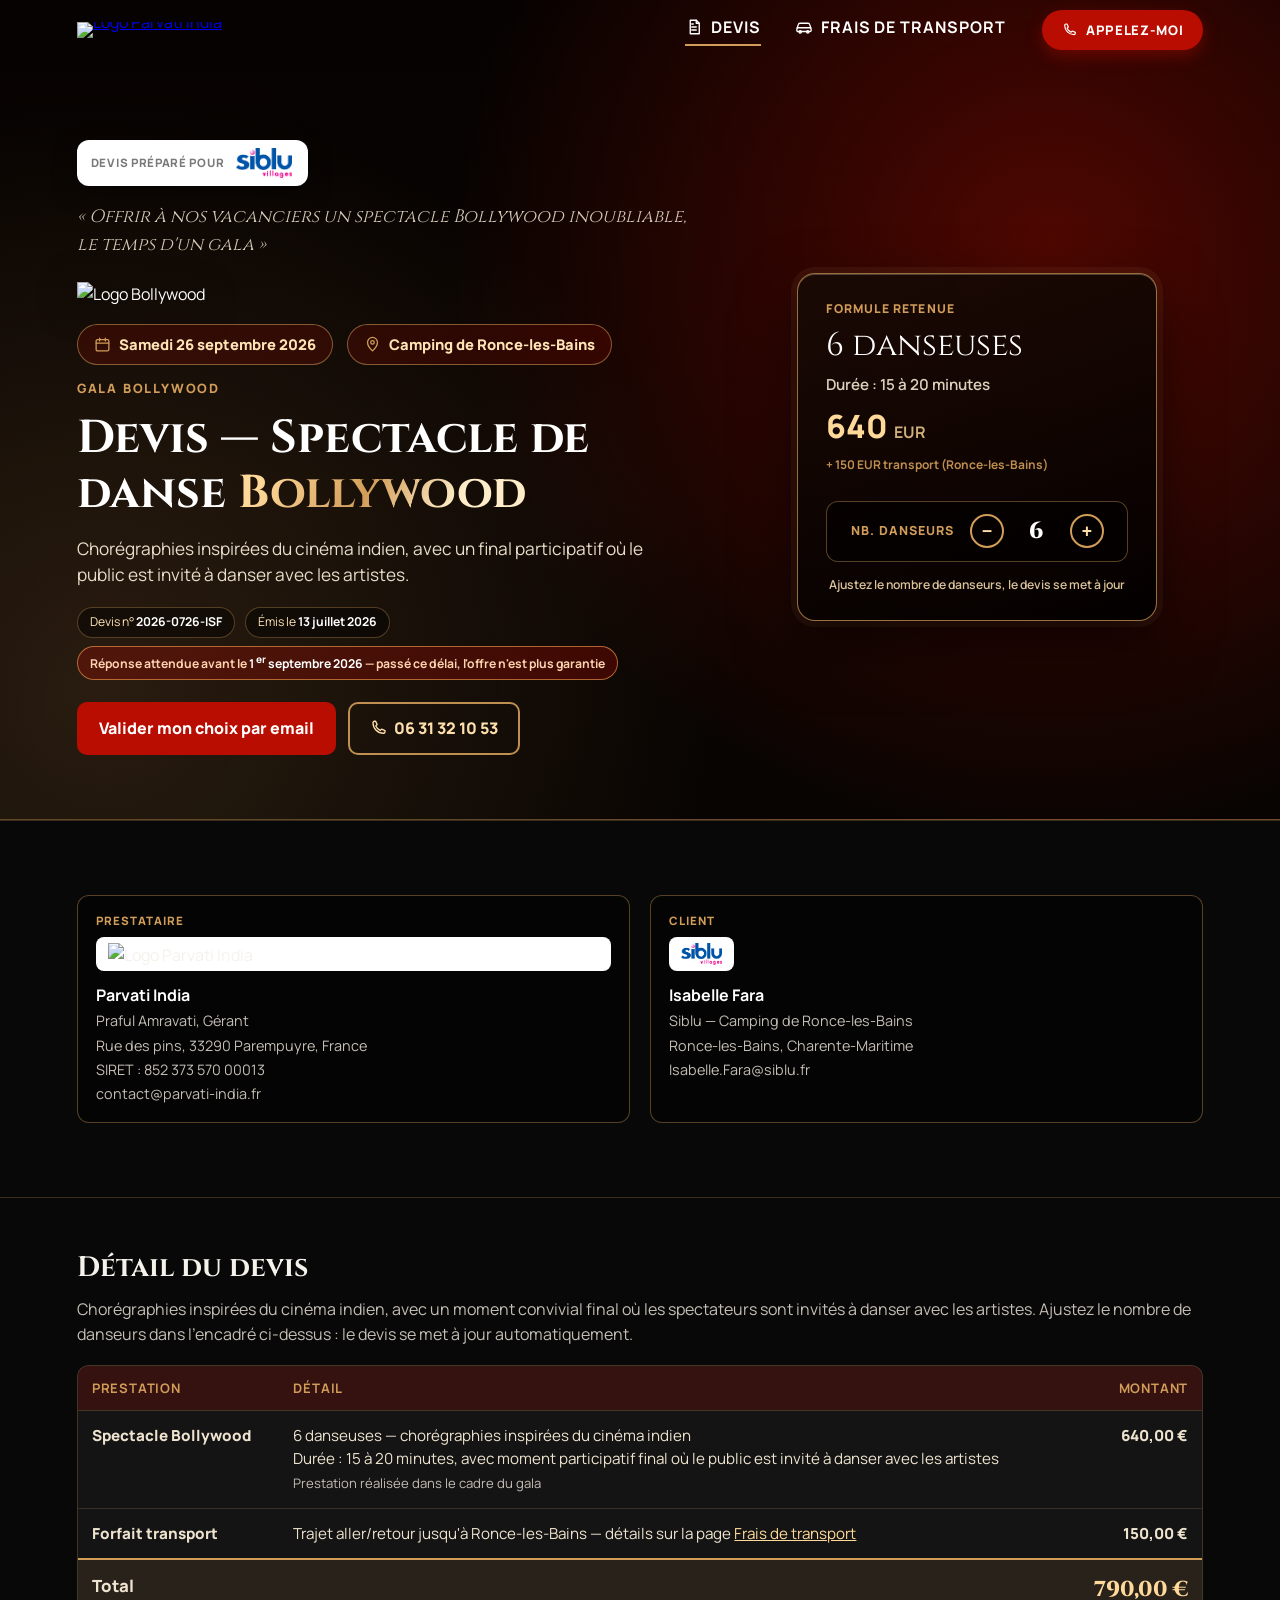
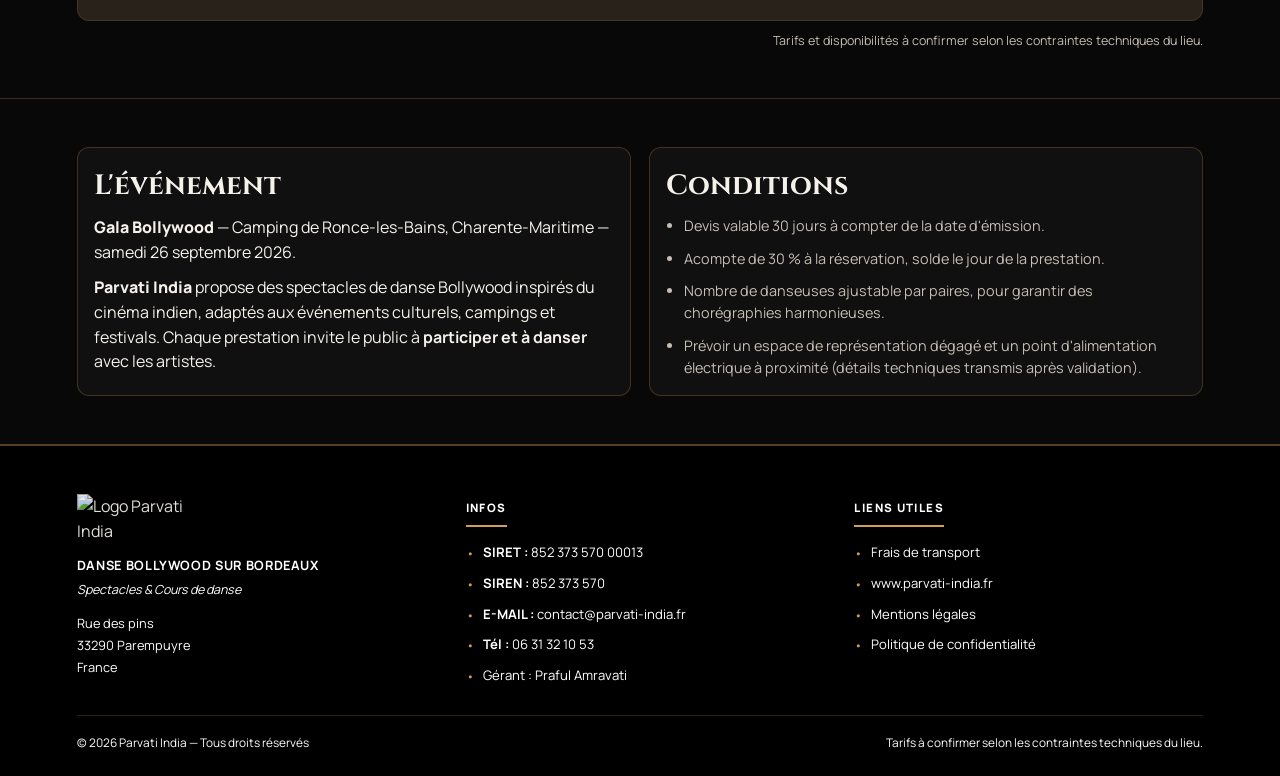
==== commit 7145526b: "ok" ====
--- a/index.html
+++ b/index.html
@@ -100,6 +100,7 @@
         <div class="parties">
             <div class="party">
                 <div class="party-label">Prestataire</div>
+                <img class="party-logo" src="https://parvati-india.fr/wp-content/uploads/2023/10/LOGO-PARVATI-INDIA-2.png" alt="Logo Parvati India">
                 <strong>Parvati India</strong>
                 <p>Praful Amravati, G&eacute;rant</p>
                 <p>Rue des pins, 33290 Parempuyre, France</p>
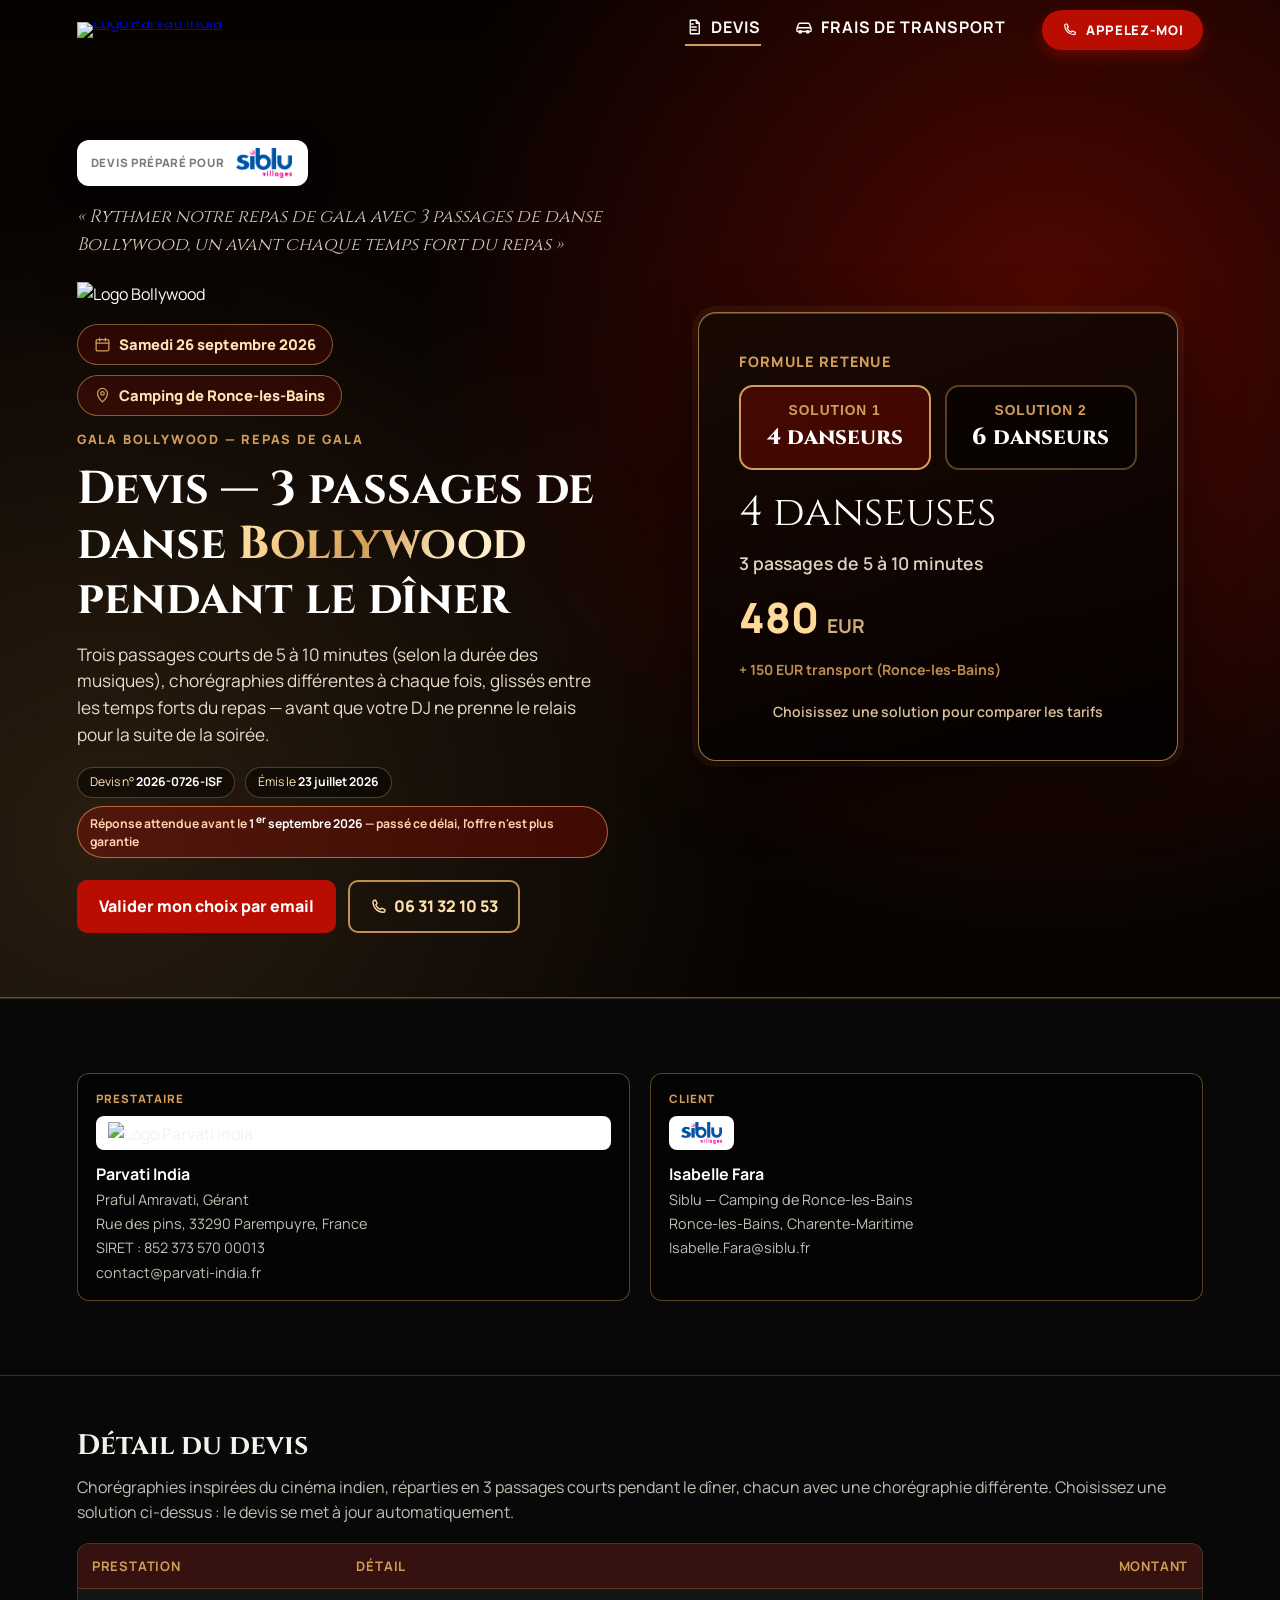
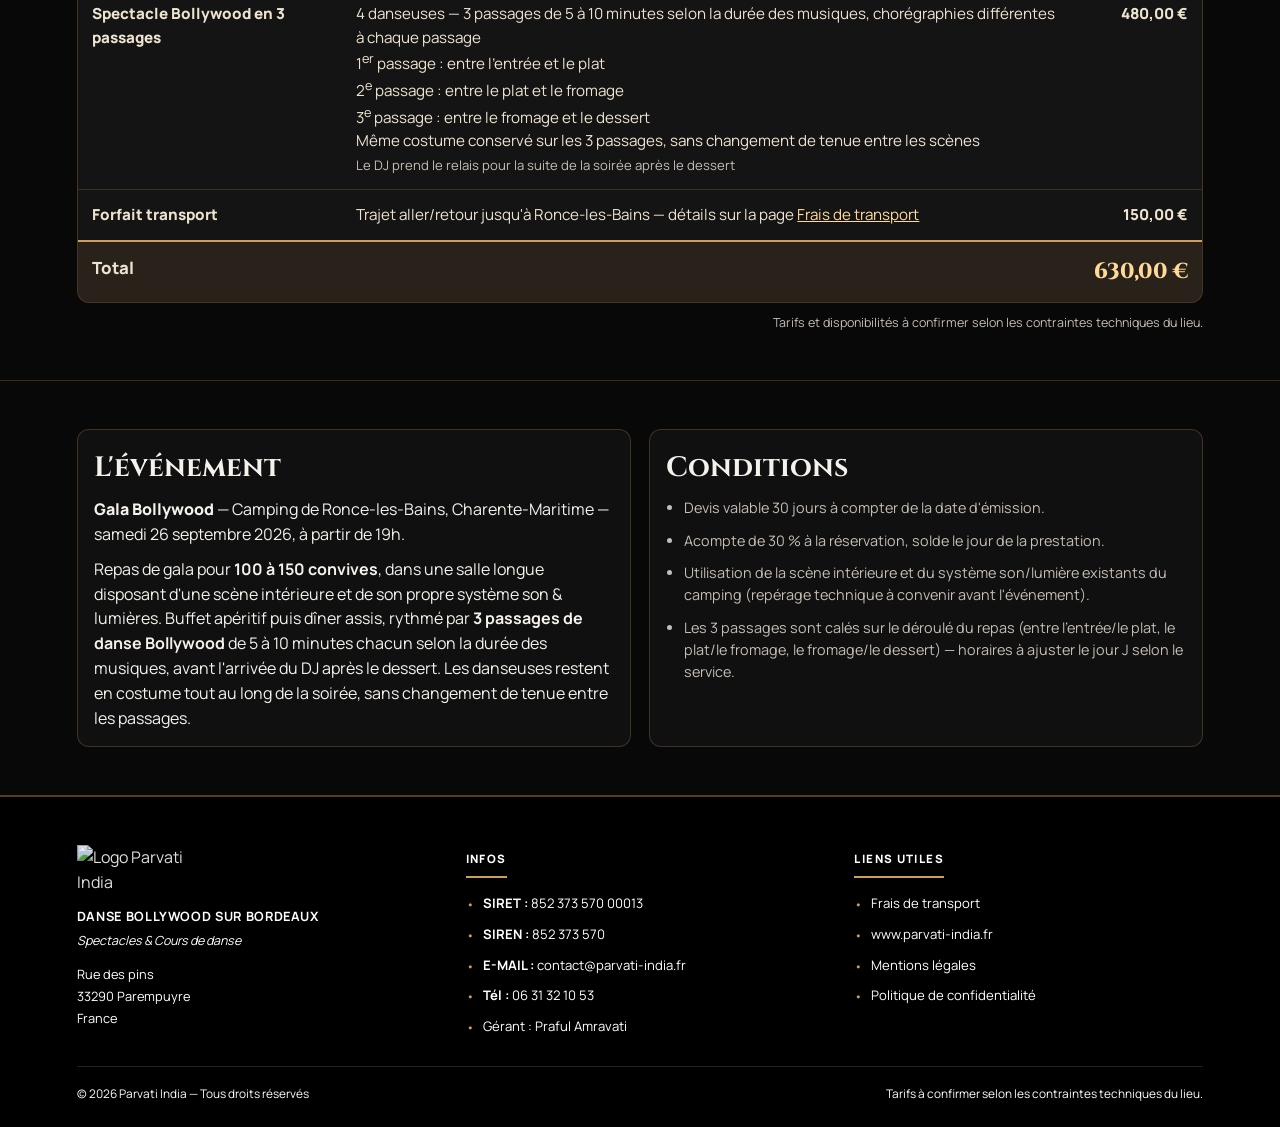
==== commit 355d2bdb: "Refond du devis pour la nouvelle demande : 3 passages de danse (4 vs 6 danseurs) Remplace le spectac" ====
--- a/index.html
+++ b/index.html
@@ -49,7 +49,7 @@
                     <span class="client-badge-label">Devis pr&eacute;par&eacute; pour</span>
                     <img class="client-badge-logo" src="Logo%20Siblu.png" alt="Logo Siblu Villages">
                 </div>
-                <p class="client-request">&laquo;&nbsp;Offrir &agrave; nos vacanciers un spectacle Bollywood inoubliable, le temps d'un gala&nbsp;&raquo;</p>
+                <p class="client-request">&laquo;&nbsp;Rythmer notre repas de gala avec 3 passages de danse Bollywood, un avant chaque temps fort du repas&nbsp;&raquo;</p>
                 <img class="hero-bollywood" src="https://parvati-india.fr/wp-content/uploads/2026/01/LOGO-BOLLYWOOD.png" alt="Logo Bollywood">
                 <div class="event-highlight">
                     <span class="event-highlight-item">
@@ -61,12 +61,12 @@
                         Camping de Ronce-les-Bains
                     </span>
                 </div>
-                <p class="hero-eyebrow">Gala Bollywood</p>
-                <h1>Devis &mdash; Spectacle de danse <span class="gold-text">Bollywood</span></h1>
-                <p class="hero-lead">Chor&eacute;graphies inspir&eacute;es du cin&eacute;ma indien, avec un final participatif o&ugrave; le public est invit&eacute; &agrave; danser avec les artistes.</p>
+                <p class="hero-eyebrow">Gala Bollywood &mdash; Repas de gala</p>
+                <h1>Devis &mdash; 3 passages de danse <span class="gold-text">Bollywood</span> pendant le d&icirc;ner</h1>
+                <p class="hero-lead">Trois passages courts de 5 &agrave; 10 minutes (selon la dur&eacute;e des musiques), chor&eacute;graphies diff&eacute;rentes &agrave; chaque fois, gliss&eacute;s entre les temps forts du repas &mdash; avant que votre DJ ne prenne le relais pour la suite de la soir&eacute;e.</p>
                 <div class="hero-meta">
                     <span>Devis n&deg; <strong>2026-0726-ISF</strong></span>
-                    <span>&Eacute;mis le <strong>13 juillet 2026</strong></span>
+                    <span>&Eacute;mis le <strong>23 juillet 2026</strong></span>
                     <span class="hero-meta-deadline">R&eacute;ponse attendue avant le <strong>1&nbsp;<sup>er</sup>&nbsp;septembre 2026</strong> &mdash; pass&eacute; ce d&eacute;lai, l'offre n'est plus garantie</span>
                 </div>
                 <div class="cta-row">
@@ -80,17 +80,21 @@
             <div class="formula-grid" aria-label="Formule retenue">
                 <article class="formula-card">
                     <div class="formula-label">Formule retenue</div>
-                    <div class="formula-artists"><span id="formulaDancerCount">6</span> danseuses</div>
-                    <div class="formula-detail">Dur&eacute;e : 15 &agrave; 20 minutes</div>
-                    <div class="formula-price"><span id="formulaPrice">640</span> <span class="formula-currency">EUR</span></div>
+                    <div class="solution-toggle" role="group" aria-label="Choix de la solution">
+                        <button type="button" class="solution-btn active" id="solution4" data-dancers="4">
+                            <span class="solution-btn-title">Solution 1</span>
+                            <span class="solution-btn-sub">4 danseurs</span>
+                        </button>
+                        <button type="button" class="solution-btn" id="solution6" data-dancers="6">
+                            <span class="solution-btn-title">Solution 2</span>
+                            <span class="solution-btn-sub">6 danseurs</span>
+                        </button>
+                    </div>
+                    <div class="formula-artists"><span id="formulaDancerCount">4</span> danseuses</div>
+                    <div class="formula-detail">3 passages de 5 &agrave; 10 minutes</div>
+                    <div class="formula-price"><span id="formulaPrice">480</span> <span class="formula-currency">EUR</span></div>
                     <div class="formula-transport">+ 150 EUR transport (Ronce-les-Bains)</div>
-                    <div class="dancer-selector">
-                        <span class="dancer-selector-label">Nb. danseurs</span>
-                        <button type="button" class="dancer-step-btn" id="dancerMinus" aria-label="Moins de danseurs">&minus;</button>
-                        <span class="dancer-count-value" id="dancerCount">6</span>
-                        <button type="button" class="dancer-step-btn" id="dancerPlus" aria-label="Plus de danseurs">+</button>
-                    </div>
-                    <div class="formula-hint">Ajustez le nombre de danseurs, le devis se met &agrave; jour</div>
+                    <div class="formula-hint">Choisissez une solution pour comparer les tarifs</div>
                 </article>
             </div>
         </div>
@@ -121,7 +125,7 @@
     <section class="section" id="spectacle">
         <h2>D&eacute;tail du devis</h2>
         <p class="lead">
-            Chor&eacute;graphies inspir&eacute;es du cin&eacute;ma indien, avec un moment convivial final o&ugrave; les spectateurs sont invit&eacute;s &agrave; danser avec les artistes. Ajustez le nombre de danseurs dans l'encadr&eacute; ci-dessus&nbsp;: le devis se met &agrave; jour automatiquement.
+            Chor&eacute;graphies inspir&eacute;es du cin&eacute;ma indien, r&eacute;parties en 3 passages courts pendant le d&icirc;ner, chacun avec une chor&eacute;graphie diff&eacute;rente. Choisissez une solution ci-dessus&nbsp;: le devis se met &agrave; jour automatiquement.
         </p>
         <div class="table-wrap">
             <table>
@@ -134,13 +138,16 @@
                 </thead>
                 <tbody>
                     <tr>
-                        <td class="strong">Spectacle Bollywood</td>
+                        <td class="strong">Spectacle Bollywood en 3 passages</td>
                         <td>
-                            <span id="tableDancerCount">6</span> danseuses &mdash; chor&eacute;graphies inspir&eacute;es du cin&eacute;ma indien<br>
-                            Dur&eacute;e : 15 &agrave; 20 minutes, avec moment participatif final o&ugrave; le public est invit&eacute; &agrave; danser avec les artistes<br>
-                            <span style="font-size:0.82rem;color:var(--muted)">Prestation r&eacute;alis&eacute;e dans le cadre du gala</span>
+                            <span id="tableDancerCount">4</span> danseuses &mdash; 3 passages de 5 &agrave; 10 minutes selon la dur&eacute;e des musiques, chor&eacute;graphies diff&eacute;rentes &agrave; chaque passage<br>
+                            1<sup>er</sup> passage : entre l'entr&eacute;e et le plat<br>
+                            2<sup>e</sup> passage : entre le plat et le fromage<br>
+                            3<sup>e</sup> passage : entre le fromage et le dessert<br>
+                            M&ecirc;me costume conserv&eacute; sur les 3 passages, sans changement de tenue entre les sc&egrave;nes<br>
+                            <span style="font-size:0.82rem;color:var(--muted)">Le DJ prend le relais pour la suite de la soir&eacute;e apr&egrave;s le dessert</span>
                         </td>
-                        <td class="num strong"><span id="tablePrice">640,00</span>&nbsp;&euro;</td>
+                        <td class="num strong"><span id="tablePrice">480,00</span>&nbsp;&euro;</td>
                     </tr>
                     <tr>
                         <td class="strong">Forfait transport</td>
@@ -151,7 +158,7 @@
                 <tfoot>
                     <tr class="total-row" aria-live="polite">
                         <td class="strong" colspan="2">Total</td>
-                        <td class="num"><span id="tableTotal">790,00</span>&nbsp;&euro;</td>
+                        <td class="num"><span id="tableTotal">630,00</span>&nbsp;&euro;</td>
                     </tr>
                 </tfoot>
             </table>
@@ -163,11 +170,9 @@
         <div class="grid-2">
             <article class="card">
                 <h2>L'&eacute;v&eacute;nement</h2>
-                <p><span class="strong">Gala Bollywood</span> &mdash; Camping de Ronce-les-Bains, Charente-Maritime &mdash; samedi 26 septembre 2026.</p>
+                <p><span class="strong">Gala Bollywood</span> &mdash; Camping de Ronce-les-Bains, Charente-Maritime &mdash; samedi 26 septembre 2026, &agrave; partir de 19h.</p>
                 <p style="margin-top:10px">
-                    <span class="strong">Parvati India</span> propose des spectacles de danse Bollywood inspir&eacute;s
-                    du cin&eacute;ma indien, adapt&eacute;s aux &eacute;v&eacute;nements culturels, campings et festivals.
-                    Chaque prestation invite le public &agrave; <strong>participer et &agrave; danser</strong> avec les artistes.
+                    Repas de gala pour <strong>100 &agrave; 150 convives</strong>, dans une salle longue disposant d'une sc&egrave;ne int&eacute;rieure et de son propre syst&egrave;me son &amp; lumi&egrave;res. Buffet ap&eacute;ritif puis d&icirc;ner assis, rythm&eacute; par <strong>3 passages de danse Bollywood</strong> de 5 &agrave; 10 minutes chacun selon la dur&eacute;e des musiques, avant l'arriv&eacute;e du DJ apr&egrave;s le dessert. Les danseuses restent en costume tout au long de la soir&eacute;e, sans changement de tenue entre les passages.
                 </p>
             </article>
             <article class="card">
@@ -175,8 +180,8 @@
                 <ul style="margin-left:18px;color:var(--muted);font-size:0.9rem;display:grid;gap:10px">
                     <li>Devis valable 30 jours &agrave; compter de la date d'&eacute;mission.</li>
                     <li>Acompte de 30&nbsp;% &agrave; la r&eacute;servation, solde le jour de la prestation.</li>
-                    <li>Nombre de danseuses ajustable par paires, pour garantir des chor&eacute;graphies harmonieuses.</li>
-                    <li>Pr&eacute;voir un espace de repr&eacute;sentation d&eacute;gag&eacute; et un point d'alimentation &eacute;lectrique &agrave; proximit&eacute; (d&eacute;tails techniques transmis apr&egrave;s validation).</li>
+                    <li>Utilisation de la sc&egrave;ne int&eacute;rieure et du syst&egrave;me son/lumi&egrave;re existants du camping (rep&eacute;rage technique &agrave; convenir avant l'&eacute;v&eacute;nement).</li>
+                    <li>Les 3 passages sont cal&eacute;s sur le d&eacute;roul&eacute; du repas (entre l'entr&eacute;e/le plat, le plat/le fromage, le fromage/le dessert) &mdash; horaires &agrave; ajuster le jour J selon le service.</li>
                 </ul>
             </article>
         </div>
@@ -223,23 +228,19 @@
 
 <div class="floating-total" id="floatingTotal" aria-live="polite" aria-label="Total du devis">
     <span class="floating-total-label">Total</span>
-    <span class="floating-total-amount" id="floatingAmount">790</span>
+    <span class="floating-total-amount" id="floatingAmount">630</span>
     <span class="floating-total-currency">EUR</span>
 </div>
 
 <script>
 (function () {
-    var MIN_DANCERS = 2;
-    var MAX_DANCERS = 20;
     var BASE_PRICE = 240;
     var EXTRA_DANCER_PRICE = 80;
     var TRANSPORT_PRICE = 150;
 
-    var dancerCount = 6;
-
-    var dancerCountEl = document.getElementById('dancerCount');
-    var dancerMinusBtn = document.getElementById('dancerMinus');
-    var dancerPlusBtn = document.getElementById('dancerPlus');
+    var dancerCount = 4;
+
+    var solutionBtns = document.querySelectorAll('.solution-btn');
     var formulaDancerCount = document.getElementById('formulaDancerCount');
     var formulaPrice = document.getElementById('formulaPrice');
     var tableDancerCount = document.getElementById('tableDancerCount');
@@ -256,9 +257,9 @@
         var price = spectaclePrice();
         var total = price + TRANSPORT_PRICE;
 
-        dancerCountEl.textContent = dancerCount;
-        dancerMinusBtn.disabled = dancerCount <= MIN_DANCERS;
-        dancerPlusBtn.disabled = dancerCount >= MAX_DANCERS;
+        solutionBtns.forEach(function (btn) {
+            btn.classList.toggle('active', parseInt(btn.dataset.dancers, 10) === dancerCount);
+        });
 
         formulaDancerCount.textContent = dancerCount;
         formulaPrice.textContent = price;
@@ -270,23 +271,16 @@
 
         if (emailBtn) {
             var subject = 'Validation devis Gala Bollywood - 26 septembre 2026';
-            var body = 'Bonjour Praful,\n\nJe valide le devis n° 2026-0726-ISF pour le Gala Bollywood du 26 septembre 2026 à Ronce-les-Bains :\n\n- Spectacle Bollywood avec ' + dancerCount + ' danseuses : ' + price + ' EUR\n- Forfait transport : ' + TRANSPORT_PRICE + ' EUR\n- Total : ' + total + ' EUR\n\nCordialement,\nIsabelle Fara';
+            var body = 'Bonjour Praful,\n\nJe valide le devis n° 2026-0726-ISF pour le Gala Bollywood du 26 septembre 2026 à Ronce-les-Bains :\n\n- Spectacle Bollywood en 3 passages avec ' + dancerCount + ' danseuses : ' + price + ' EUR\n- Forfait transport : ' + TRANSPORT_PRICE + ' EUR\n- Total : ' + total + ' EUR\n\nCordialement,\nIsabelle Fara';
             emailBtn.href = 'mailto:contact@parvati-india.fr?subject=' + encodeURIComponent(subject) + '&body=' + encodeURIComponent(body);
         }
     }
 
-    dancerMinusBtn.addEventListener('click', function () {
-        if (dancerCount > MIN_DANCERS) {
-            dancerCount -= 2;
+    solutionBtns.forEach(function (btn) {
+        btn.addEventListener('click', function () {
+            dancerCount = parseInt(btn.dataset.dancers, 10);
             updateAll();
-        }
-    });
-
-    dancerPlusBtn.addEventListener('click', function () {
-        if (dancerCount < MAX_DANCERS) {
-            dancerCount += 2;
-            updateAll();
-        }
+        });
     });
 
     updateAll();
--- a/styles.css
+++ b/styles.css
@@ -157,11 +157,10 @@
 
 .hero-grid {
     display: grid;
-    grid-template-columns: minmax(0, 1.15fr) minmax(300px, 0.85fr);
+    grid-template-columns: minmax(0, 1fr) minmax(380px, 1fr);
     gap: clamp(28px, 5vw, 64px);
     align-items: center;
-    max-width: 1150px;
-    margin: 0 auto;
+    width: 100%;
 }
 
 .hero-bollywood { width: min(300px, 62vw); margin: 6px auto 18px; display: block; }
@@ -305,25 +304,25 @@
         0 24px 60px rgba(0, 0, 0, 0.55),
         0 0 0 6px rgba(210, 157, 89, 0.08),
         inset 0 1px 0 rgba(255, 228, 181, 0.25);
-    padding: 26px 28px;
-    width: min(360px, 100%);
+    padding: 38px 40px;
+    width: min(480px, 100%);
     display: grid;
-    gap: 8px;
-}
-
-.formula-currency { font-size: 1rem; font-weight: 700; color: rgba(255, 217, 153, 0.8); }
-.formula-transport { font-size: 0.75rem; color: rgba(210, 157, 89, 0.9); font-weight: 700; margin-top: 4px; }
+    gap: 12px;
+}
+
+.formula-currency { font-size: 1.2rem; font-weight: 700; color: rgba(255, 217, 153, 0.8); }
+.formula-transport { font-size: 0.88rem; color: rgba(210, 157, 89, 0.9); font-weight: 700; margin-top: 6px; }
 
 .formula-hint {
-    font-size: 0.76rem;
+    font-size: 0.88rem;
     font-weight: 600;
     color: rgba(255, 228, 181, 0.85);
     text-align: center;
-    margin-top: 6px;
+    margin-top: 8px;
 }
 
 .formula-label {
-    font-size: 0.76rem;
+    font-size: 0.9rem;
     letter-spacing: 0.09em;
     text-transform: uppercase;
     color: var(--accent);
@@ -332,13 +331,13 @@
 
 .formula-artists {
     font-family: "Cinzel", serif;
-    font-size: clamp(1.45rem, 2.7vw, 2rem);
+    font-size: clamp(1.8rem, 3.4vw, 2.6rem);
     line-height: 1.2;
     color: #ffffff;
 }
 
-.formula-detail { font-size: 0.95rem; color: #ddd2be; font-weight: 600; }
-.formula-price { margin-top: 4px; font-size: 2rem; font-weight: 800; color: #ffd999; line-height: 1.1; }
+.formula-detail { font-size: 1.1rem; color: #ddd2be; font-weight: 600; }
+.formula-price { margin-top: 6px; font-size: 2.6rem; font-weight: 800; color: #ffd999; line-height: 1.1; }
 
 .cta-row { margin-top: 18px; display: flex; gap: 12px; flex-wrap: wrap; justify-content: center; }
 .hero-devis .cta-row { justify-content: flex-start; margin-top: 0; animation: appear 0.7s ease; }
@@ -452,21 +451,21 @@
 .floating-total-amount { font-family: "Cinzel", serif; font-size: 1.15rem; font-weight: 800; color: #ffffff; line-height: 1.1; }
 .floating-total-currency { font-size: 0.62rem; color: rgba(255,255,255,0.65); font-weight: 700; letter-spacing: 0.05em; }
 
-/* Selecteur nombre de danseurs */
-.dancer-selector {
-    margin-top: 18px; display: flex; align-items: center; justify-content: center; gap: 16px;
-    background: rgba(0, 0, 0, 0.55); border: 1px solid rgba(210, 157, 89, 0.4); border-radius: 12px;
-    padding: 12px 18px;
-}
-.dancer-selector-label { font-size: 0.78rem; text-transform: uppercase; letter-spacing: 0.08em; color: var(--accent); font-weight: 800; }
-.dancer-step-btn {
-    width: 34px; height: 34px; border-radius: 50%; border: 2px solid var(--accent); background: transparent;
-    color: #ffe0ad; font-size: 1.1rem; font-weight: 800; cursor: pointer; display: flex; align-items: center; justify-content: center;
-    transition: background 0.15s ease, transform 0.15s ease;
-}
-.dancer-step-btn:hover:not(:disabled) { background: rgba(210, 157, 89, 0.2); transform: translateY(-1px); }
-.dancer-step-btn:disabled { opacity: 0.35; cursor: not-allowed; }
-.dancer-count-value { font-family: "Cinzel", serif; font-size: 1.4rem; font-weight: 800; color: #ffffff; min-width: 34px; text-align: center; }
+/* Selecteur solution (4 vs 6 danseurs) */
+.solution-toggle {
+    display: grid; grid-template-columns: 1fr 1fr; gap: 14px;
+    margin-bottom: 6px;
+}
+.solution-btn {
+    display: flex; flex-direction: column; align-items: center; gap: 4px;
+    background: rgba(0, 0, 0, 0.55); border: 2px solid rgba(210, 157, 89, 0.4); border-radius: 14px;
+    padding: 16px 10px; cursor: pointer; color: #f7f0e1;
+    transition: background 0.15s ease, border-color 0.15s ease, transform 0.15s ease;
+}
+.solution-btn:hover { transform: translateY(-1px); border-color: rgba(210, 157, 89, 0.7); }
+.solution-btn.active { background: rgba(185, 13, 1, 0.28); border-color: var(--accent); }
+.solution-btn-title { font-size: 0.86rem; text-transform: uppercase; letter-spacing: 0.07em; color: var(--accent); font-weight: 800; }
+.solution-btn-sub { font-family: "Cinzel", serif; font-size: 1.4rem; font-weight: 800; color: #ffffff; }
 
 /* Site Footer */
 .site-footer { background: #000000; border-top: 2px solid rgba(210, 157, 89, 0.4); padding: clamp(28px, 4vw, 48px) clamp(16px, 6vw, 80px) 24px; }
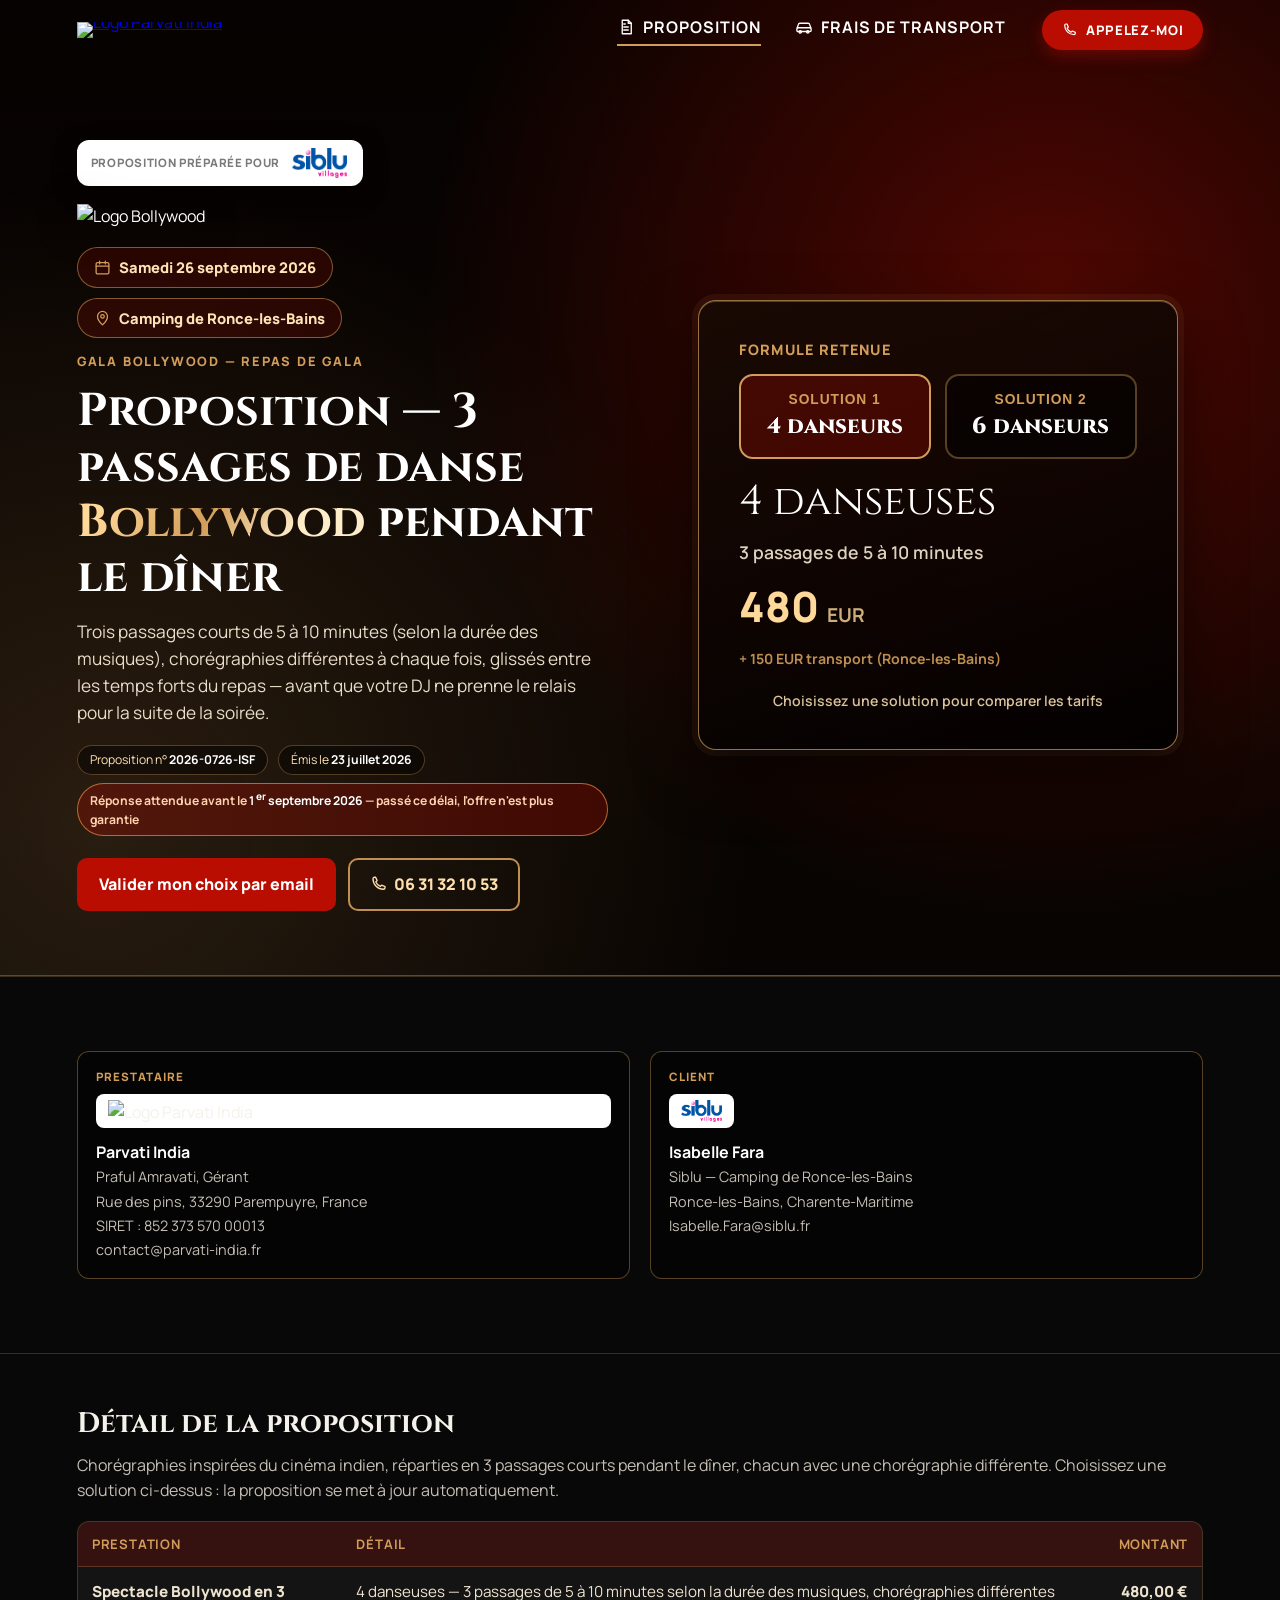
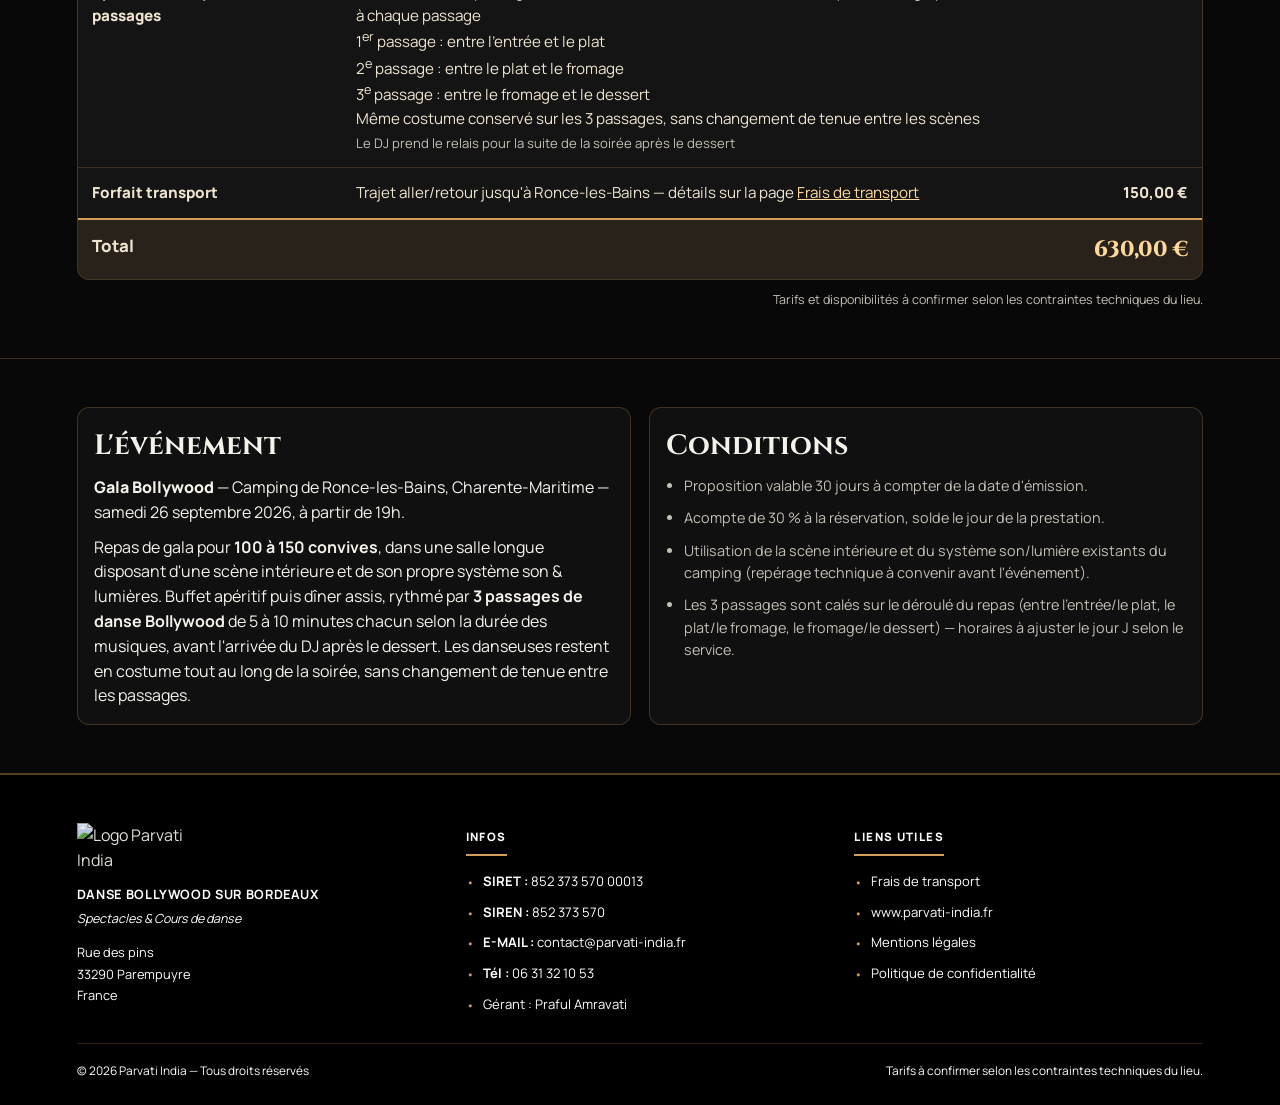
==== commit 8c7159b2: "Remplace "Devis" par "Proposition" et retire la citation client Co-Authored-By: Claude Sonnet 5 <nor" ====
--- a/index.html
+++ b/index.html
@@ -4,7 +4,7 @@
 <meta charset="UTF-8">
 <meta name="viewport" content="width=device-width, initial-scale=1.0">
 <meta name="format-detection" content="telephone=no, address=no, email=no, date=no">
-<title>Devis Gala Bollywood - Camping Ronce-les-Bains - 26 septembre 2026</title>
+<title>Proposition Gala Bollywood - Camping Ronce-les-Bains - 26 septembre 2026</title>
 <link rel="preconnect" href="https://fonts.googleapis.com">
 <link rel="preconnect" href="https://fonts.gstatic.com" crossorigin>
 <link rel="preconnect" href="https://parvati-india.fr">
@@ -27,7 +27,7 @@
         <nav class="site-nav">
             <a class="site-nav-link active" href="index.html">
                 <svg viewBox="0 0 24 24" fill="none" stroke="currentColor" stroke-width="1.8" stroke-linecap="round" stroke-linejoin="round"><path d="M7 3h8l4 4v14H7z"/><path d="M15 3v4h4"/><path d="M9 12h6M9 16h6M9 8h2"/></svg>
-                Devis
+                Proposition
             </a>
             <a class="site-nav-link" href="transport.html">
                 <svg viewBox="0 0 24 24" fill="none" stroke="currentColor" stroke-width="1.8" stroke-linecap="round" stroke-linejoin="round"><path d="M3 13l1.5-4.5A2 2 0 0 1 6.4 7h11.2a2 2 0 0 1 1.9 1.5L21 13"/><rect x="2.5" y="13" width="19" height="5" rx="1.5"/><circle cx="7" cy="18.5" r="1.5"/><circle cx="17" cy="18.5" r="1.5"/></svg>
@@ -46,10 +46,9 @@
         <div class="hero-grid">
             <div class="hero-intro">
                 <div class="client-badge">
-                    <span class="client-badge-label">Devis pr&eacute;par&eacute; pour</span>
+                    <span class="client-badge-label">Proposition pr&eacute;par&eacute;e pour</span>
                     <img class="client-badge-logo" src="Logo%20Siblu.png" alt="Logo Siblu Villages">
                 </div>
-                <p class="client-request">&laquo;&nbsp;Rythmer notre repas de gala avec 3 passages de danse Bollywood, un avant chaque temps fort du repas&nbsp;&raquo;</p>
                 <img class="hero-bollywood" src="https://parvati-india.fr/wp-content/uploads/2026/01/LOGO-BOLLYWOOD.png" alt="Logo Bollywood">
                 <div class="event-highlight">
                     <span class="event-highlight-item">
@@ -62,10 +61,10 @@
                     </span>
                 </div>
                 <p class="hero-eyebrow">Gala Bollywood &mdash; Repas de gala</p>
-                <h1>Devis &mdash; 3 passages de danse <span class="gold-text">Bollywood</span> pendant le d&icirc;ner</h1>
+                <h1>Proposition &mdash; 3 passages de danse <span class="gold-text">Bollywood</span> pendant le d&icirc;ner</h1>
                 <p class="hero-lead">Trois passages courts de 5 &agrave; 10 minutes (selon la dur&eacute;e des musiques), chor&eacute;graphies diff&eacute;rentes &agrave; chaque fois, gliss&eacute;s entre les temps forts du repas &mdash; avant que votre DJ ne prenne le relais pour la suite de la soir&eacute;e.</p>
                 <div class="hero-meta">
-                    <span>Devis n&deg; <strong>2026-0726-ISF</strong></span>
+                    <span>Proposition n&deg; <strong>2026-0726-ISF</strong></span>
                     <span>&Eacute;mis le <strong>23 juillet 2026</strong></span>
                     <span class="hero-meta-deadline">R&eacute;ponse attendue avant le <strong>1&nbsp;<sup>er</sup>&nbsp;septembre 2026</strong> &mdash; pass&eacute; ce d&eacute;lai, l'offre n'est plus garantie</span>
                 </div>
@@ -123,9 +122,9 @@
     </section>
 
     <section class="section" id="spectacle">
-        <h2>D&eacute;tail du devis</h2>
+        <h2>D&eacute;tail de la proposition</h2>
         <p class="lead">
-            Chor&eacute;graphies inspir&eacute;es du cin&eacute;ma indien, r&eacute;parties en 3 passages courts pendant le d&icirc;ner, chacun avec une chor&eacute;graphie diff&eacute;rente. Choisissez une solution ci-dessus&nbsp;: le devis se met &agrave; jour automatiquement.
+            Chor&eacute;graphies inspir&eacute;es du cin&eacute;ma indien, r&eacute;parties en 3 passages courts pendant le d&icirc;ner, chacun avec une chor&eacute;graphie diff&eacute;rente. Choisissez une solution ci-dessus&nbsp;: la proposition se met &agrave; jour automatiquement.
         </p>
         <div class="table-wrap">
             <table>
@@ -178,7 +177,7 @@
             <article class="card">
                 <h2>Conditions</h2>
                 <ul style="margin-left:18px;color:var(--muted);font-size:0.9rem;display:grid;gap:10px">
-                    <li>Devis valable 30 jours &agrave; compter de la date d'&eacute;mission.</li>
+                    <li>Proposition valable 30 jours &agrave; compter de la date d'&eacute;mission.</li>
                     <li>Acompte de 30&nbsp;% &agrave; la r&eacute;servation, solde le jour de la prestation.</li>
                     <li>Utilisation de la sc&egrave;ne int&eacute;rieure et du syst&egrave;me son/lumi&egrave;re existants du camping (rep&eacute;rage technique &agrave; convenir avant l'&eacute;v&eacute;nement).</li>
                     <li>Les 3 passages sont cal&eacute;s sur le d&eacute;roul&eacute; du repas (entre l'entr&eacute;e/le plat, le plat/le fromage, le fromage/le dessert) &mdash; horaires &agrave; ajuster le jour J selon le service.</li>
@@ -226,7 +225,7 @@
     </footer>
 </main>
 
-<div class="floating-total" id="floatingTotal" aria-live="polite" aria-label="Total du devis">
+<div class="floating-total" id="floatingTotal" aria-live="polite" aria-label="Total de la proposition">
     <span class="floating-total-label">Total</span>
     <span class="floating-total-amount" id="floatingAmount">630</span>
     <span class="floating-total-currency">EUR</span>
@@ -270,8 +269,8 @@
         floatingAmount.textContent = total;
 
         if (emailBtn) {
-            var subject = 'Validation devis Gala Bollywood - 26 septembre 2026';
-            var body = 'Bonjour Praful,\n\nJe valide le devis n° 2026-0726-ISF pour le Gala Bollywood du 26 septembre 2026 à Ronce-les-Bains :\n\n- Spectacle Bollywood en 3 passages avec ' + dancerCount + ' danseuses : ' + price + ' EUR\n- Forfait transport : ' + TRANSPORT_PRICE + ' EUR\n- Total : ' + total + ' EUR\n\nCordialement,\nIsabelle Fara';
+            var subject = 'Validation proposition Gala Bollywood - 26 septembre 2026';
+            var body = 'Bonjour Praful,\n\nJe valide la proposition n° 2026-0726-ISF pour le Gala Bollywood du 26 septembre 2026 à Ronce-les-Bains :\n\n- Spectacle Bollywood en 3 passages avec ' + dancerCount + ' danseuses : ' + price + ' EUR\n- Forfait transport : ' + TRANSPORT_PRICE + ' EUR\n- Total : ' + total + ' EUR\n\nCordialement,\nIsabelle Fara';
             emailBtn.href = 'mailto:contact@parvati-india.fr?subject=' + encodeURIComponent(subject) + '&body=' + encodeURIComponent(body);
         }
     }
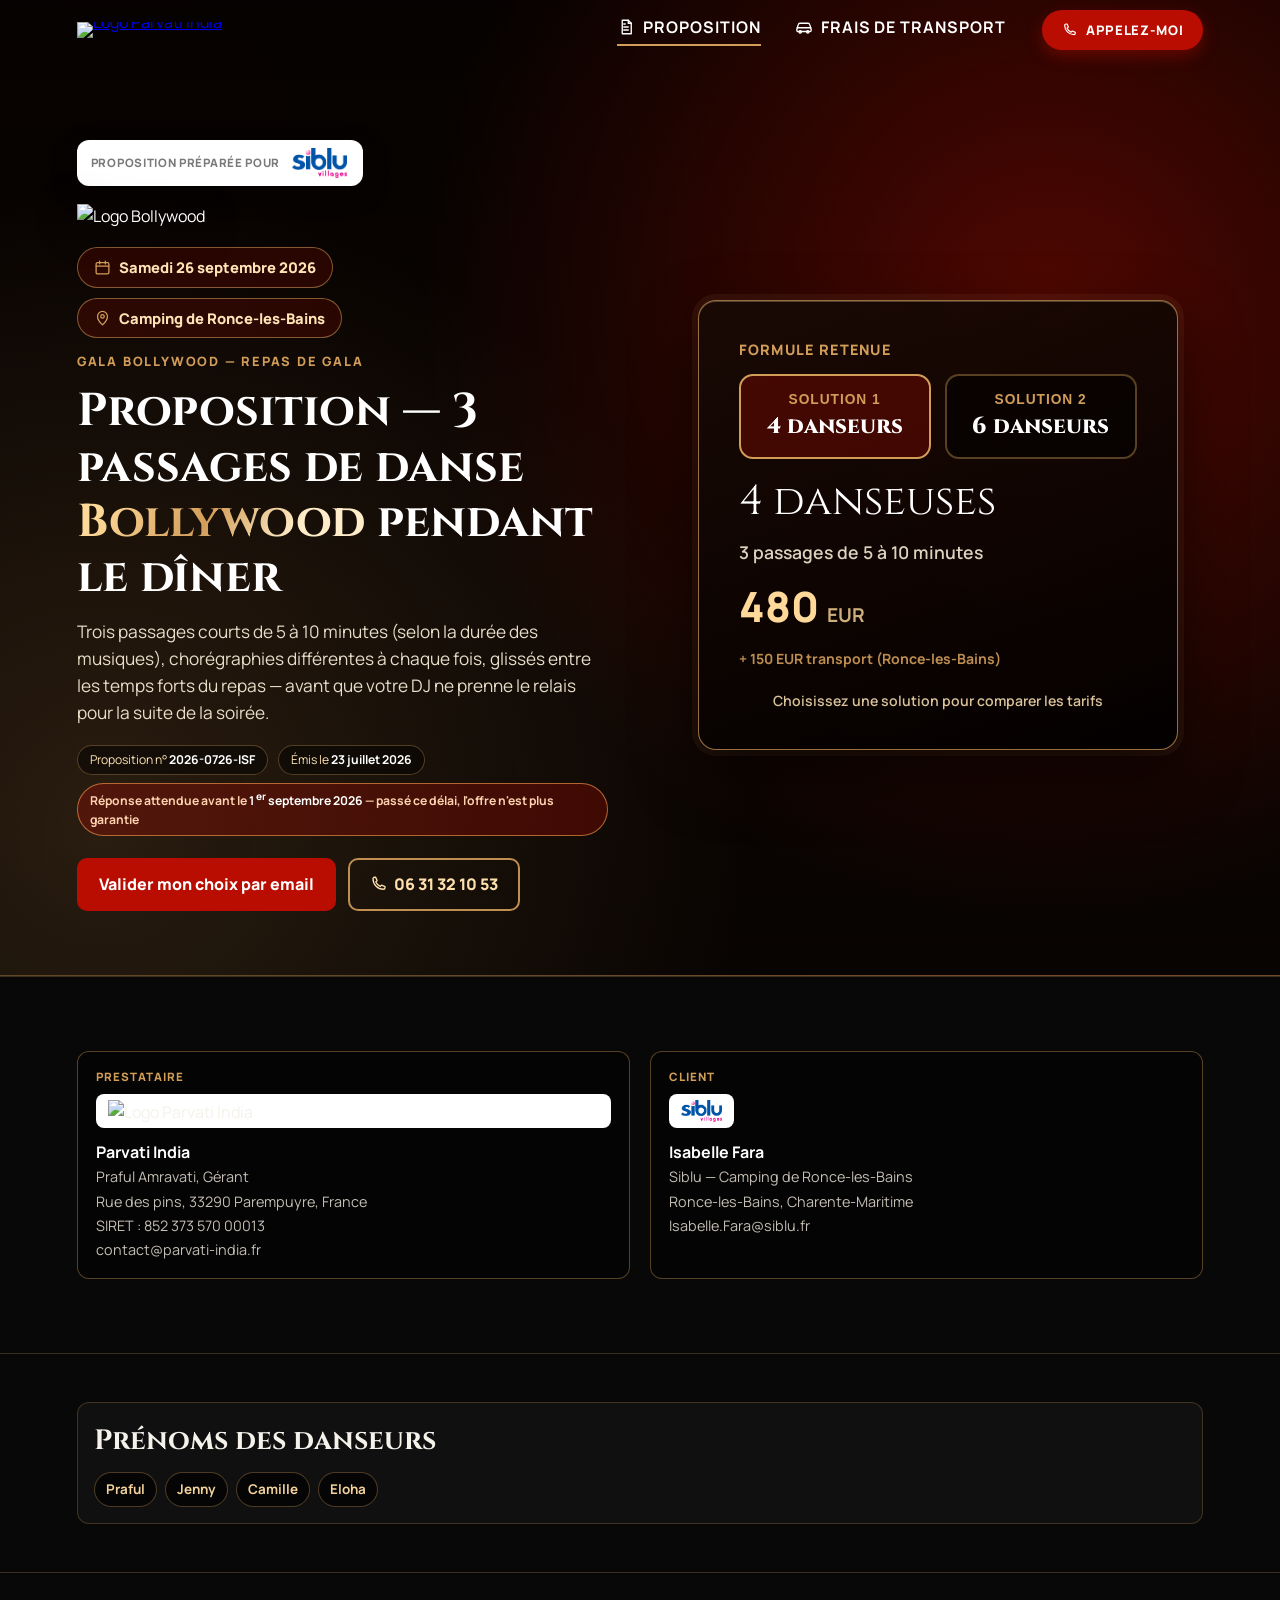
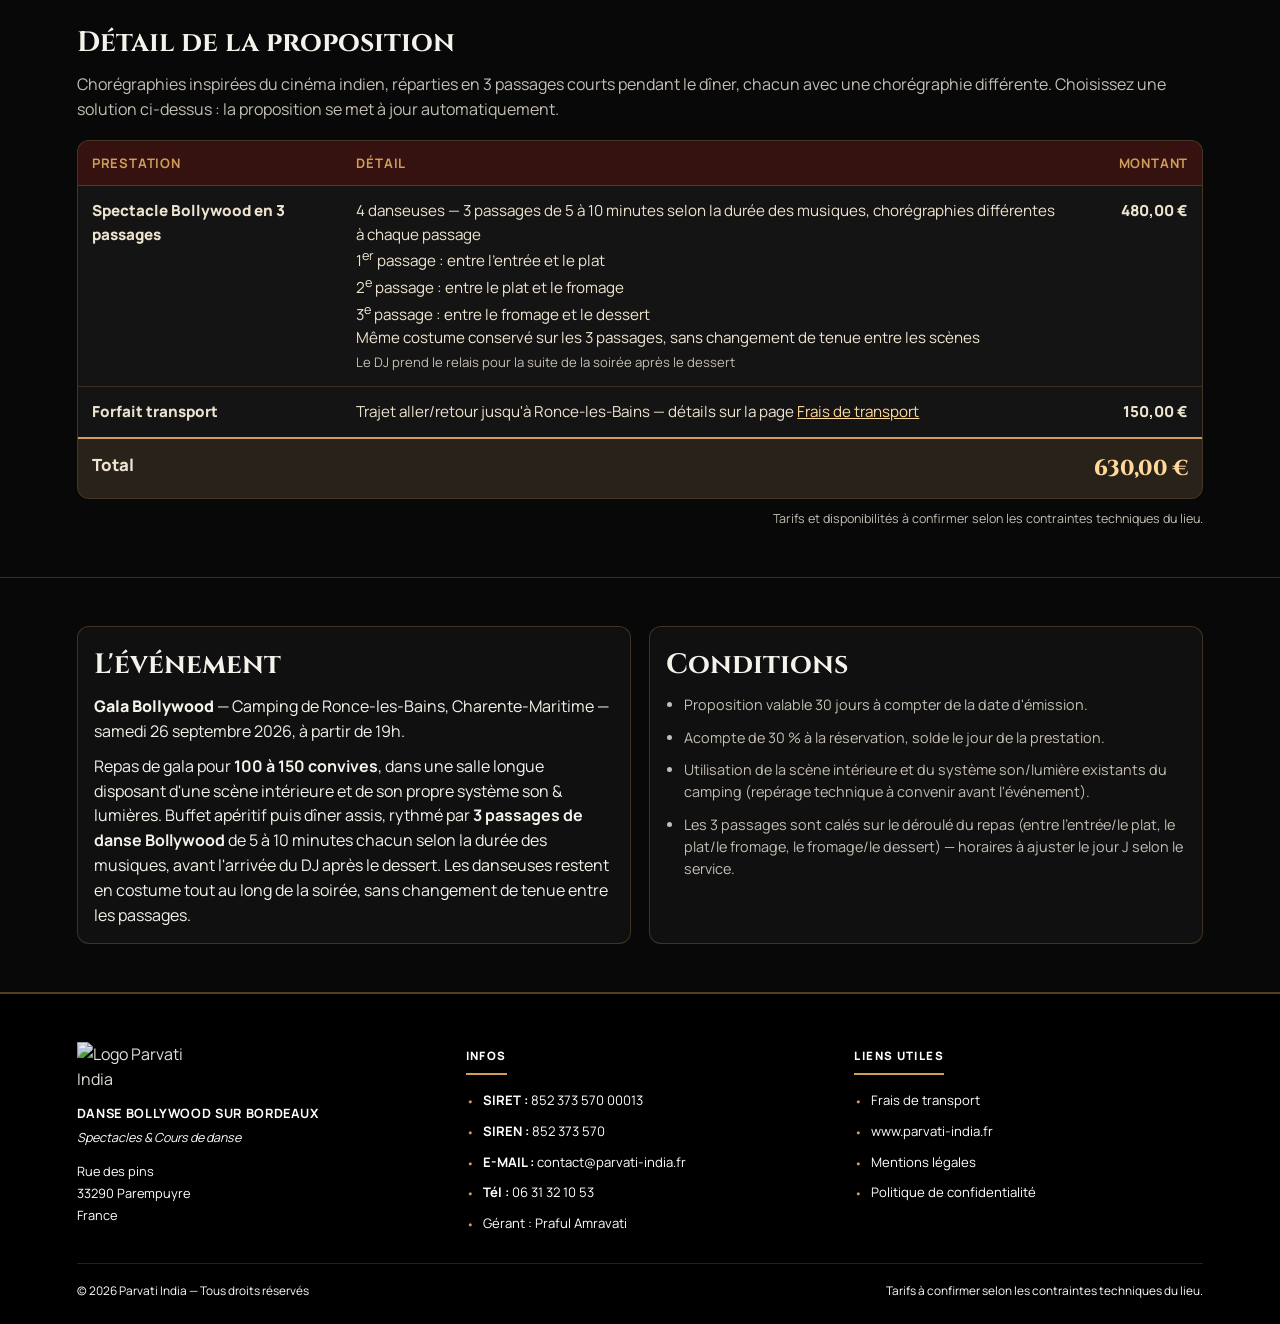
==== commit 4fcb0f2c: "Display dancer first names Co-authored-by: PRAFUL33290 <176719523+PRAFUL33290@users.noreply.github.c" ====
--- a/index.html
+++ b/index.html
@@ -121,6 +121,18 @@
         </div>
     </section>
 
+    <section class="section" aria-label="Danseurs">
+        <div class="card">
+            <h2>Pr&eacute;noms des danseurs</h2>
+            <div class="chips">
+                <span class="chip">Praful</span>
+                <span class="chip">Jenny</span>
+                <span class="chip">Camille</span>
+                <span class="chip">Eloha</span>
+            </div>
+        </div>
+    </section>
+
     <section class="section" id="spectacle">
         <h2>D&eacute;tail de la proposition</h2>
         <p class="lead">
@@ -162,7 +174,7 @@
                 </tfoot>
             </table>
         </div>
-        <p style="font-size:0.78rem;color:var(--muted);margin-top:10px;text-align:right">Tarifs et disponibilit&eacute;s &agrave; confirmer selon les contraintes techniques du lieu.</p>
+        <p class="note-right">Tarifs et disponibilit&eacute;s &agrave; confirmer selon les contraintes techniques du lieu.</p>
     </section>
 
     <section class="section">
@@ -176,7 +188,7 @@
             </article>
             <article class="card">
                 <h2>Conditions</h2>
-                <ul style="margin-left:18px;color:var(--muted);font-size:0.9rem;display:grid;gap:10px">
+                <ul class="conditions-list">
                     <li>Proposition valable 30 jours &agrave; compter de la date d'&eacute;mission.</li>
                     <li>Acompte de 30&nbsp;% &agrave; la r&eacute;servation, solde le jour de la prestation.</li>
                     <li>Utilisation de la sc&egrave;ne int&eacute;rieure et du syst&egrave;me son/lumi&egrave;re existants du camping (rep&eacute;rage technique &agrave; convenir avant l'&eacute;v&eacute;nement).</li>
--- a/styles.css
+++ b/styles.css
@@ -415,6 +415,18 @@
 .option-title { font-weight: 800; color: #ffdca8; margin-bottom: 4px; font-size: 0.92rem; }
 .option-box p { font-size: 0.88rem; color: #ddd2be; }
 
+.note-right { font-size: 0.78rem; color: var(--muted); margin-top: 10px; text-align: right; }
+.price-row {
+    margin-top: 18px; display: flex; align-items: center; justify-content: space-between;
+    flex-wrap: wrap; gap: 12px; padding-top: 14px; border-top: 1px solid rgba(210, 157, 89, 0.3);
+}
+.price-row-note { font-size: 0.84rem; color: var(--muted); line-height: 1.7; }
+.price-row-label { font-size: 0.72rem; text-transform: uppercase; letter-spacing: 0.08em; color: var(--accent); font-weight: 800; text-align: right; }
+.price-row-value { font-family: "Cinzel", serif; font-size: 1.8rem; font-weight: 800; color: #ffd999; line-height: 1.1; }
+.price-row-value small { font-size: 1rem; }
+
+.conditions-list { margin-left: 18px; color: var(--muted); font-size: 0.9rem; display: grid; gap: 10px; }
+
 .chips { margin-top: 10px; display: flex; flex-wrap: wrap; gap: 8px; }
 .chip {
     background: rgba(0, 0, 0, 0.65); border: 1px solid rgba(210, 157, 89, 0.35);
@@ -499,11 +511,39 @@
     .site-header { justify-content: center; text-align: center; }
     .floating-total { width: 74px; height: 74px; bottom: 16px; right: 16px; }
     .floating-total-amount { font-size: 0.95rem; }
-    .sf-bottom { flex-direction: column; align-items: flex-start; }
+    .sf-bottom { flex-direction: column; align-items: center; text-align: center; }
     body { background: #000000; }
     body::before { display: none; }
     .cta-row { flex-direction: column; align-items: stretch; }
     .btn { width: 100%; justify-content: center; }
+
+    /* Centrage horizontal general sur mobile */
+    .section { text-align: center; }
+    .section .lead { margin-left: auto; margin-right: auto; }
+
+    .parties { justify-items: center; text-align: center; }
+    .party { align-items: center; display: flex; flex-direction: column; }
+    .party-logo { margin-left: auto; margin-right: auto; }
+
+    .grid-2 { text-align: center; justify-items: center; }
+    .card { width: 100%; }
+    .conditions-list { margin: 0 auto; text-align: center; list-style-position: inside; padding-left: 0; }
+
+    .table-wrap { margin-left: auto; margin-right: auto; }
+
+    .contact-panel { text-align: center; justify-items: center; }
+
+    .event-highlight { justify-content: center; }
+
+    .site-footer-grid { text-align: center; justify-items: center; }
+    .sf-logo { margin-left: auto; margin-right: auto; }
+    .sf-col-title { margin-left: auto; margin-right: auto; }
+    .sf-list { align-items: center; }
+    .sf-list li { justify-content: center; }
+
+    .note-right { text-align: center; }
+    .price-row { justify-content: center; text-align: center; }
+    .price-row-label { text-align: center; }
 }
 
 @media print {
